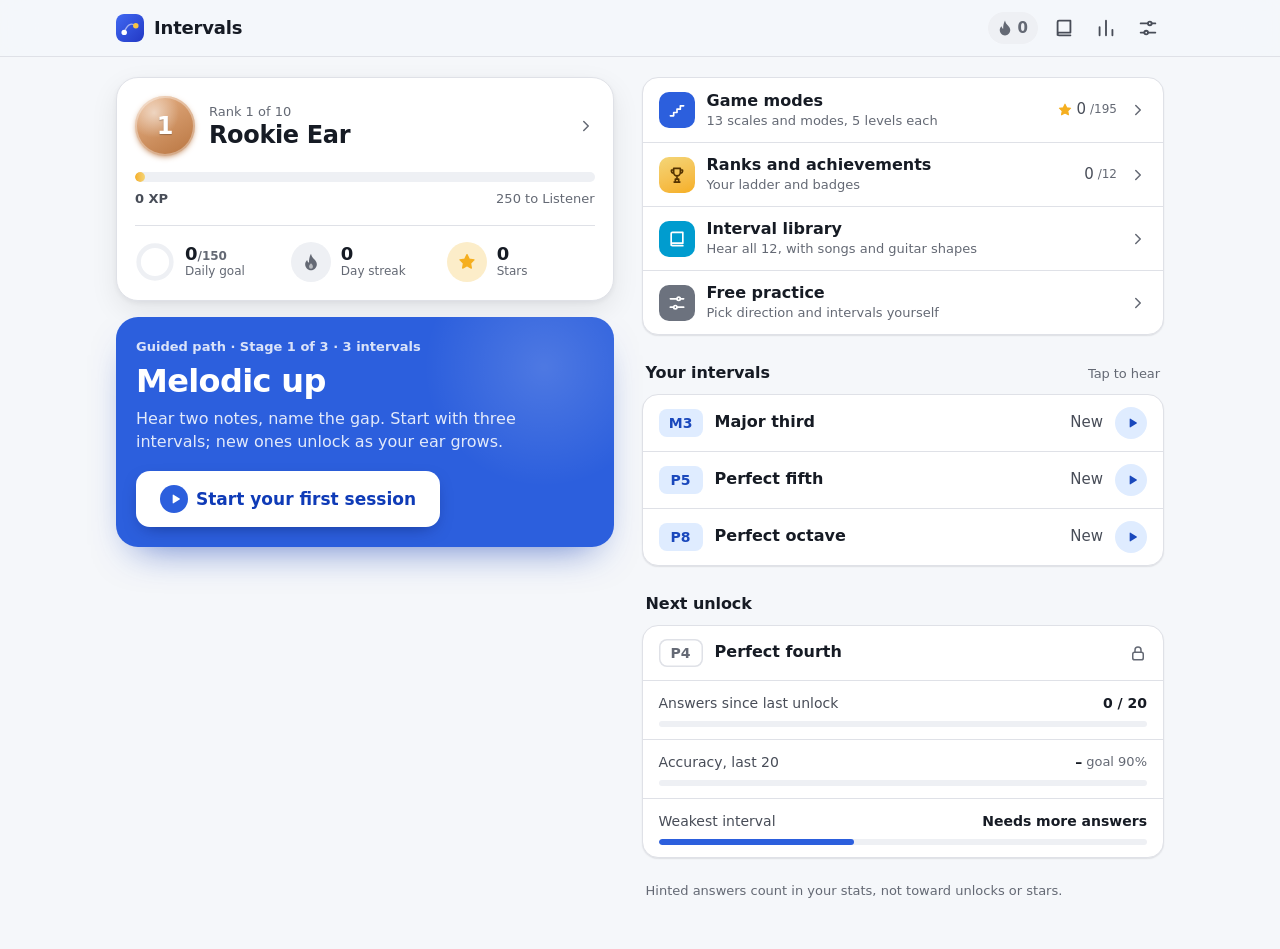
==== index.html @ 867ea6c4 "Intervals ear trainer v5 Co-Authored-By: Claude Opus 5.5 <noreply@anthropic.com>" ====
<!doctype html>
<html lang="en-US">
<head>
  <meta charset="utf-8">
  <meta name="viewport" content="width=device-width, initial-scale=1, viewport-fit=cover">
  <meta name="color-scheme" content="light dark">
  <meta name="theme-color" content="#f6f7fb" media="(prefers-color-scheme: light)">
  <meta name="theme-color" content="#0e1016" media="(prefers-color-scheme: dark)">
  <meta name="description" content="Interval ear training with a guided path, game modes, ranks and achievements.">
  <meta name="apple-mobile-web-app-capable" content="yes">
  <meta name="mobile-web-app-capable" content="yes">
  <meta name="apple-mobile-web-app-status-bar-style" content="default">
  <meta name="apple-mobile-web-app-title" content="Intervals">
  <meta name="format-detection" content="telephone=no">
  <title>Intervals</title>
  <link rel="manifest" href="manifest.webmanifest">
  <link rel="icon" href="icons/icon.svg" type="image/svg+xml">
  <link rel="icon" href="icons/favicon-32.png" type="image/png" sizes="32x32">
  <link rel="apple-touch-icon" href="icons/apple-touch-icon.png">
  <link rel="stylesheet" href="styles.css">
</head>
<body>
  <header class="bar">
    <div class="bar-inner">
      <button class="brand" type="button" data-action="home" aria-label="Home">
        <img class="brand-mark" src="icons/icon.svg" alt="" width="28" height="28">
        <span class="brand-word">Intervals</span>
      </button>
      <nav class="bar-actions" aria-label="Main">
        <span class="hdr-streak" id="hdr-streak" title="Day streak"><svg viewBox="0 0 24 24" aria-hidden="true"><path fill="currentColor" d="M12 2c.5 3.2 2.3 4.9 3.9 6.6C17.4 10.2 19 12 19 14.8 19 18.8 15.9 22 12 22s-7-3.2-7-7.2c0-2.3 1-4 2.4-5.3.3 1.6 1 2.8 2.2 3.4C9.4 9.2 10.2 5.2 12 2z"/></svg><span class="num">0</span><span class="sr-only"> day streak</span></span>
        <button class="icon-btn" type="button" data-action="library" aria-label="Interval library (L)" title="Library (L)">
          <svg viewBox="0 0 24 24" fill="none" stroke="currentColor" stroke-width="2" stroke-linecap="round" stroke-linejoin="round" aria-hidden="true"><path d="M5 19.5V5.5A1.5 1.5 0 0 1 6.5 4H19v13H6.5A1.5 1.5 0 0 0 5 18.5 1.5 1.5 0 0 0 6.5 20H19"/></svg>
        </button>
        <button class="icon-btn" type="button" data-action="progress" aria-label="Progress" title="Progress">
          <svg viewBox="0 0 24 24" fill="none" stroke="currentColor" stroke-width="2" stroke-linecap="round" stroke-linejoin="round" aria-hidden="true"><path d="M5 20V11M12 20V4M19 20v-6"/></svg>
        </button>
        <button class="icon-btn" type="button" data-action="settings" aria-label="Settings" title="Settings">
          <svg viewBox="0 0 24 24" fill="none" stroke="currentColor" stroke-width="2" stroke-linecap="round" stroke-linejoin="round" aria-hidden="true"><path d="M4 7h8M16 7h4M4 17h4M12 17h8"/><circle cx="14" cy="7" r="2"/><circle cx="10" cy="17" r="2"/></svg>
        </button>
      </nav>
    </div>
  </header>

  <main id="app" class="wrap" tabindex="-1"></main>

  <dialog id="settings" class="sheet" aria-labelledby="settings-title">
    <form method="dialog" class="sheet-inner">
      <div class="sheet-head">
        <h2 id="settings-title">Settings</h2>
        <button class="btn btn-primary sheet-done" value="close">Done</button>
      </div>

      <p class="group-label" id="inst-label">Instrument</p>
      <div class="seg" role="radiogroup" aria-labelledby="inst-label" id="set-instrument">
        <label><input type="radio" name="inst" value="guitar"><span>Guitar</span></label>
        <label><input type="radio" name="inst" value="piano"><span>Piano</span></label>
        <label><input type="radio" name="inst" value="mix"><span>Alternate</span></label>
      </div>
      <p class="group-foot">Alternate switches sound from question to question, so you learn the interval, not the timbre. Master levels always pick at random.</p>

      <div class="group">
        <div class="cell cell-vol">
          <label class="cell-title" for="set-volume">Volume</label>
          <input type="range" id="set-volume" min="0" max="1" step="0.01">
        </div>
        <label class="cell cell-toggle">
          <span class="cell-text">
            <span class="cell-title">Sound effects</span>
            <span class="cell-sub">Soft chimes for right, wrong, stars and rank-ups. Never over the interval.</span>
          </span>
          <input type="checkbox" id="set-sfx" class="switch" role="switch">
        </label>
      </div>
      <p class="group-foot warn" id="storage-warn" hidden>Your browser is not saving progress right now. The app still works, but it will forget this session when you close it.</p>

      <p class="group-label">Keyboard</p>
      <div class="group keys">
        <div class="cell"><span>Replay</span><span><kbd>Space</kbd></span></div>
        <div class="cell"><span>Answer</span><span><kbd>1</kbd>&ndash;<kbd>9</kbd> <kbd>0</kbd> <kbd>-</kbd> <kbd>=</kbd></span></div>
        <div class="cell"><span>Next question</span><span><kbd>Enter</kbd> / <kbd>Space</kbd></span></div>
        <div class="cell"><span>Show on fretboard</span><span><kbd>F</kbd></span></div>
        <div class="cell"><span>Hear scale or chord</span><span><kbd>H</kbd></span></div>
        <div class="cell"><span>Interval library</span><span><kbd>L</kbd></span></div>
      </div>
    </form>
  </dialog>

  <div class="toast" id="toast" role="status" aria-live="polite"></div>

  <script src="data/anchors.js"></script>
  <script src="audio.js"></script>
  <script src="sfx.js"></script>
  <script src="engine.js"></script>
  <script src="fretboard.js"></script>
  <script src="app.js"></script>
</body>
</html>
---- styles.css ----
/* Intervals: clean modern skin. System type, soft rounded surfaces, one cobalt accent + gold for stars and XP.
   Light and dark follow the system (prefers-color-scheme). */

:root {
  --bg: oklch(0.975 0.004 265);
  --surface: oklch(1 0 0);
  --surface-2: oklch(0.955 0.006 265);
  --surface-3: oklch(0.92 0.008 265);
  --line: oklch(0.91 0.008 265);
  --ink: oklch(0.22 0.02 265);
  --ink-2: oklch(0.42 0.02 265);
  --ink-3: oklch(0.52 0.018 265);
  --accent: oklch(0.53 0.2 264);
  --accent-press: oklch(0.47 0.2 264);
  --accent-2: oklch(0.72 0.14 245);
  --accent-soft: oklch(0.94 0.035 264);
  --accent-ink: oklch(0.45 0.19 264);
  --on-accent: #fff;
  --gold: oklch(0.8 0.16 78);
  --gold-2: oklch(0.88 0.12 92);
  --gold-ink: oklch(0.55 0.13 70);
  --gold-soft: oklch(0.95 0.05 88);
  --ok: oklch(0.62 0.16 152);
  --ok-ink: oklch(0.48 0.13 152);
  --ok-soft: oklch(0.95 0.04 152);
  --bad: oklch(0.6 0.19 25);
  --bad-ink: oklch(0.5 0.18 25);
  --bad-soft: oklch(0.95 0.03 25);
  --flame: oklch(0.7 0.18 50);
  --wood: #6e4c37;
  --shadow-1: 0 1px 2px oklch(0.2 0.02 265 / 0.06), 0 1px 1px oklch(0.2 0.02 265 / 0.04);
  --shadow-2: 0 2px 6px oklch(0.2 0.02 265 / 0.06), 0 10px 28px oklch(0.2 0.02 265 / 0.08);
  --bar-bg: oklch(0.975 0.004 265 / 0.82);
  --r: 16px;
  --r-lg: 22px;
  --f-ui: -apple-system, BlinkMacSystemFont, "SF Pro Text", "SF Pro", Inter, "Segoe UI", Roboto, system-ui, sans-serif;
  --f-round: ui-rounded, "SF Pro Rounded", -apple-system, BlinkMacSystemFont, "SF Pro Display", Inter, "Segoe UI", system-ui, sans-serif;
  --ease: cubic-bezier(0.22, 1, 0.36, 1);
  --ease-out: cubic-bezier(0.16, 1, 0.3, 1);
  --sat: env(safe-area-inset-top, 0px);
  --sab: env(safe-area-inset-bottom, 0px);
  --sal: env(safe-area-inset-left, 0px);
  --sar: env(safe-area-inset-right, 0px);
  --z-bar: 10;
  --z-sticky: 20;
  --z-modal: 45;
  --z-confetti: 48;
  --z-toast: 50;
  color-scheme: light dark;
}
@media (prefers-color-scheme: dark) {
  :root {
    --bg: oklch(0.16 0.01 265);
    --surface: oklch(0.205 0.012 265);
    --surface-2: oklch(0.245 0.014 265);
    --surface-3: oklch(0.29 0.016 265);
    --line: oklch(0.28 0.014 265);
    --ink: oklch(0.96 0.005 265);
    --ink-2: oklch(0.8 0.012 265);
    --ink-3: oklch(0.68 0.014 265);
    --accent: oklch(0.6 0.19 264);
    --accent-press: oklch(0.55 0.19 264);
    --accent-2: oklch(0.75 0.13 245);
    --accent-soft: oklch(0.3 0.07 264);
    --accent-ink: oklch(0.8 0.11 264);
    --gold-ink: oklch(0.85 0.14 85);
    --gold-soft: oklch(0.32 0.06 80);
    --ok-ink: oklch(0.8 0.15 152);
    --ok-soft: oklch(0.3 0.06 152);
    --bad-ink: oklch(0.78 0.14 25);
    --bad-soft: oklch(0.31 0.07 25);
    --wood: #563a2a;
    --shadow-1: 0 1px 2px oklch(0 0 0 / 0.3);
    --shadow-2: 0 2px 6px oklch(0 0 0 / 0.25), 0 12px 32px oklch(0 0 0 / 0.35);
    --bar-bg: oklch(0.16 0.01 265 / 0.8);
  }
}

*, *::before, *::after { box-sizing: border-box; }
html { -webkit-text-size-adjust: 100%; -webkit-tap-highlight-color: transparent; }
body {
  margin: 0; min-height: 100vh; min-height: 100dvh;
  font: 400 16px/1.45 var(--f-ui); color: var(--ink); background: var(--bg);
  -webkit-font-smoothing: antialiased; -moz-osx-font-smoothing: grayscale;
  overscroll-behavior-y: none;
}
h1, h2, h3, p { margin: 0; }
ul, ol { margin: 0; padding: 0; list-style: none; }
button { font: inherit; color: inherit; background: none; border: 0; padding: 0; cursor: pointer; text-align: inherit; }
button, .btn, .seg label, .cell-toggle, .lvl-btn { touch-action: manipulation; -webkit-user-select: none; user-select: none; -webkit-touch-callout: none; }
button:disabled { cursor: default; }
svg { display: block; }
img { display: block; }
:focus-visible { outline: 2px solid var(--accent); outline-offset: 2px; border-radius: 8px; }
.num { font-variant-numeric: tabular-nums; }
.muted { color: var(--ink-3); }
[hidden] { display: none !important; }
.sr-only { position: absolute; width: 1px; height: 1px; overflow: hidden; clip: rect(0 0 0 0); white-space: nowrap; }
kbd {
  display: inline-flex; align-items: center; justify-content: center; min-width: 22px; height: 22px; padding: 0 6px;
  font: 600 12px/1 var(--f-ui); color: var(--ink-2); background: var(--surface-2); border: 1px solid var(--line); border-radius: 6px;
}
.kbd-desk { display: none; }
@media (hover: none) and (pointer: coarse) { kbd, .kbd-desk, .answer-key { display: none !important; } .kbd-touch { display: inline; } }
@media (hover: hover) and (pointer: fine) { .kbd-desk { display: inline-flex; } .kbd-touch { display: none; } }

/* ---------------------------------------------------------------- top bar */
.bar {
  position: sticky; top: 0; z-index: var(--z-bar);
  padding-top: var(--sat);
  background: var(--bar-bg);
  -webkit-backdrop-filter: saturate(1.6) blur(16px); backdrop-filter: saturate(1.6) blur(16px);
  border-bottom: 1px solid var(--line);
}
.bar-inner {
  display: flex; align-items: center; gap: 8px; height: 56px;
  max-width: 1080px; margin: 0 auto; padding: 0 max(12px, var(--sar)) 0 max(12px, var(--sal));
}
.brand { display: flex; align-items: center; gap: 10px; padding: 6px 8px 6px 4px; border-radius: 12px; }
.brand-mark { width: 28px; height: 28px; border-radius: 8px; }
.brand-word { font: 700 18px/1 var(--f-round); letter-spacing: -0.01em; }
.bar-actions { margin-left: auto; display: flex; align-items: center; gap: 2px; }
.hdr-streak {
  display: inline-flex; align-items: center; gap: 4px; height: 32px; padding: 0 10px 0 8px; margin-right: 4px;
  border-radius: 999px; background: var(--surface-2); color: var(--ink-3); font: 700 15px/1 var(--f-round);
}
.hdr-streak svg { width: 18px; height: 18px; }
.hdr-streak.is-lit { color: var(--flame); background: color-mix(in srgb, var(--flame) 14%, transparent); }
.icon-btn { width: 40px; height: 40px; display: grid; place-items: center; border-radius: 12px; color: var(--ink-2); transition: background-color 0.15s; }
.icon-btn svg { width: 22px; height: 22px; }
@media (hover: hover) { .icon-btn:hover, .brand:hover { background: var(--surface-2); } }
.icon-btn:active { background: var(--surface-3); }

/* ---------------------------------------------------------------- layout */
.wrap {
  max-width: 720px; margin: 0 auto;
  padding: 20px max(16px, var(--sar)) calc(48px + var(--sab)) max(16px, var(--sal));
  outline: none;
}
body[data-view="home"] .wrap { max-width: 1080px; }
.screen > * + * { margin-top: 16px; }
.animate .screen > * { animation: rise 0.45s var(--ease-out) backwards; }
.animate .screen > :nth-child(2) { animation-delay: 0.03s; }
.animate .screen > :nth-child(3) { animation-delay: 0.06s; }
.animate .screen > :nth-child(4) { animation-delay: 0.09s; }
.animate .screen > :nth-child(n+5) { animation-delay: 0.12s; }
@keyframes rise { from { opacity: 0.35; transform: translateY(8px); } }

h1 { font: 700 28px/1.15 var(--f-round); letter-spacing: -0.02em; text-wrap: balance; }
@media (min-width: 760px) { h1 { font-size: 34px; } }
.lede { color: var(--ink-2); font-size: 16px; max-width: 60ch; text-wrap: pretty; }
.kicker { font: 600 13px/1.3 var(--f-ui); color: var(--accent-ink); }
.title-block { margin-top: 8px; }
.title-block > * + * { margin-top: 8px; }

.back {
  display: inline-flex; align-items: center; gap: 2px; height: 36px; padding: 0 12px 0 4px; margin-left: -4px;
  border-radius: 10px; color: var(--accent-ink); font-weight: 600; font-size: 15px;
}
.back svg { width: 20px; height: 20px; }
@media (hover: hover) { .back:hover { background: var(--accent-soft); } }

/* ---------------------------------------------------------------- buttons */
.btn {
  display: inline-flex; align-items: center; justify-content: center; gap: 8px;
  height: 48px; padding: 0 20px; border-radius: 14px;
  font: 600 16px/1 var(--f-ui); white-space: nowrap;
  transition: background-color 0.15s, transform 0.15s var(--ease), box-shadow 0.15s;
}
.btn svg { width: 18px; height: 18px; flex: none; }
.btn:active:not(:disabled) { transform: scale(0.98); }
.btn-lg { height: 52px; font-size: 17px; }
.btn-xl { height: 56px; font-size: 17px; padding: 0 24px; }
.btn-primary { background: var(--accent); color: var(--on-accent); box-shadow: 0 1px 2px oklch(0.3 0.15 264 / 0.25), 0 6px 16px -6px oklch(0.45 0.2 264 / 0.5); }
@media (hover: hover) { .btn-primary:hover:not(:disabled) { background: var(--accent-press); } }
.btn-primary:disabled { background: var(--surface-3); color: var(--ink-3); box-shadow: none; }
.btn-plain { background: var(--surface-2); color: var(--ink); }
@media (hover: hover) { .btn-plain:hover { background: var(--surface-3); } }
.btn-tinted { background: var(--accent-soft); color: var(--accent-ink); }
.btn-tinted.is-ok { background: var(--ok-soft); color: var(--ok-ink); }
.btn-tinted.is-bad { background: var(--bad-soft); color: var(--bad-ink); }
.btn-ic { display: grid; place-items: center; width: 28px; height: 28px; border-radius: 50%; background: oklch(1 0 0 / 0.2); }
.btn-ic svg { width: 14px; height: 14px; margin-left: 2px; }
.btn.is-playing { box-shadow: inset 0 0 0 2px currentColor; }
.pill-btn {
  display: inline-flex; align-items: center; gap: 8px; height: 40px; padding: 0 14px;
  border-radius: 999px; background: var(--surface); border: 1px solid var(--line); box-shadow: var(--shadow-1);
  font-weight: 600; font-size: 14px; color: var(--ink);
}
.pill-btn.small { height: 36px; padding: 0 12px; }
.pill-btn svg { width: 18px; height: 18px; color: var(--accent); }
@media (hover: hover) { .pill-btn:hover { background: var(--surface-2); } }
.link { color: var(--accent-ink); font-weight: 600; font-size: 14px; padding: 4px 6px; border-radius: 8px; }
@media (hover: hover) { .link:hover { background: var(--accent-soft); } }

/* ---------------------------------------------------------------- grouped lists */
.group {
  background: var(--surface); border: 1px solid var(--line); border-radius: var(--r); overflow: hidden;
  box-shadow: var(--shadow-1);
}
.group-label {
  display: flex; align-items: baseline; justify-content: space-between; gap: 12px;
  margin: 28px 4px 10px; font: 650 16px/1.3 var(--f-round); letter-spacing: -0.005em;
}
.screen > .group-label { margin-bottom: 0; }
.screen > .group-label + * { margin-top: 10px; }
.group-aside { font: 500 13px var(--f-ui); color: var(--ink-3); }
.group-tools { display: flex; gap: 4px; }
.group-foot { margin: 8px 4px 0; font-size: 13px; color: var(--ink-3); text-wrap: pretty; }
.screen > .group-foot { margin-top: 8px; }
.group-foot.warn { color: var(--bad-ink); }
.cell {
  display: flex; align-items: center; gap: 12px; width: 100%;
  min-height: 54px; padding: 12px 16px; position: relative;
}
.cell + .cell, .lib-item + .lib-item { border-top: 1px solid var(--line); }
.cell-btn { transition: background-color 0.12s; }
@media (hover: hover) { .cell-btn:hover { background: var(--surface-2); } }
.cell-btn:active { background: var(--surface-3); }
.cell-text { display: flex; flex-direction: column; min-width: 0; flex: 1; }
.cell-title { font-weight: 550; font-size: 16px; line-height: 1.3; }
.cell > .cell-title { flex: 1; min-width: 0; }
.cell-sub { font-size: 13px; color: var(--ink-3); line-height: 1.35; }
.cell-value { margin-left: auto; color: var(--ink-2); font-size: 15px; display: inline-flex; align-items: center; gap: 4px; white-space: nowrap; }
.cell-value small { color: var(--ink-3); font-size: 12px; }
.cell-value svg { width: 16px; height: 16px; }
.chev { width: 18px; height: 18px; color: var(--ink-3); flex: none; }
.lock-ic svg { width: 18px; height: 18px; color: var(--ink-3); }
.badge {
  flex: none; display: inline-flex; align-items: center; justify-content: center; min-width: 44px; height: 28px; padding: 0 8px;
  border-radius: 8px; background: var(--accent-soft); color: var(--accent-ink);
  font: 700 14px/1 var(--f-round); font-variant-numeric: tabular-nums;
}
.badge.is-ghost { background: transparent; box-shadow: inset 0 0 0 1.5px var(--line); color: var(--ink-3); }
.mini-play { display: grid; place-items: center; width: 32px; height: 32px; border-radius: 50%; background: var(--accent-soft); color: var(--accent-ink); flex: none; }
.mini-play svg { width: 14px; height: 14px; margin-left: 2px; }
.cell-btn.is-playing .mini-play { background: var(--accent); color: var(--on-accent); }
.chips { display: flex; flex-wrap: wrap; gap: 6px; }
.chip { display: inline-flex; align-items: center; height: 24px; padding: 0 8px; border-radius: 999px; background: var(--surface-2); color: var(--ink-2); font: 600 12px/1 var(--f-ui); }
.pill { display: inline-flex; align-items: center; height: 24px; padding: 0 10px; border-radius: 999px; background: var(--surface-2); color: var(--ink-3); font: 600 12px/1 var(--f-ui); }
.pill.is-on { background: var(--accent-soft); color: var(--accent-ink); }
.pill.is-ok { background: var(--ok-soft); color: var(--ok-ink); }
.tag { display: inline-flex; margin-left: 8px; height: 20px; padding: 0 8px; align-items: center; border-radius: 999px; background: var(--gold-soft); color: var(--gold-ink); font: 600 11px/1 var(--f-ui); vertical-align: middle; }
.sub-label { margin: 16px 0 8px; font: 600 13px var(--f-ui); color: var(--ink-3); }

.tile { display: grid; place-items: center; width: 36px; height: 36px; border-radius: 10px; color: #fff; flex: none; }
.tile svg { width: 20px; height: 20px; }
.t-accent { background: var(--accent); }
.t-gold { background: linear-gradient(160deg, var(--gold-2), var(--gold)); color: oklch(0.35 0.08 70); }
.t-blue { background: oklch(0.65 0.13 230); }
.t-gray { background: oklch(0.55 0.02 265); }
.gold-num svg { color: var(--gold); }

/* ---------------------------------------------------------------- home */
.home-grid { display: grid; gap: 16px; }
.home-main, .home-side { display: flex; flex-direction: column; gap: 16px; min-width: 0; }
.home-side > .group-label { margin: 12px 4px -6px; }
@media (min-width: 1000px) {
  .home-grid { grid-template-columns: minmax(0, 1fr) minmax(0, 1.05fr); gap: 28px; align-items: start; }
  .home-main { position: sticky; top: calc(76px + var(--sat)); }
}

/* rank card */
.rank-card { background: var(--surface); border: 1px solid var(--line); border-radius: var(--r-lg); padding: 18px; box-shadow: var(--shadow-2); }
.rank-top { display: flex; align-items: center; gap: 14px; width: 100%; border-radius: 14px; }
button.rank-top { margin: -6px; padding: 6px; width: calc(100% + 12px); transition: background-color 0.12s; }
@media (hover: hover) { button.rank-top:hover { background: var(--surface-2); } }
.rank-text { display: flex; flex-direction: column; flex: 1; min-width: 0; }
.rank-k { font-size: 13px; color: var(--ink-3); font-weight: 500; }
.rank-name { font: 700 24px/1.15 var(--f-round); letter-spacing: -0.015em; }
.rank-card .xpbar { margin-top: 16px; }

.rank-badge {
  --c1: #e8b48a; --c2: #b8743f;
  position: relative; flex: none; display: grid; place-items: center;
  width: 36px; height: 36px; border-radius: 50%;
  background: radial-gradient(circle at 32% 28%, oklch(1 0 0 / 0.55), transparent 42%), linear-gradient(150deg, var(--c1), var(--c2));
  box-shadow: inset 0 0 0 2px oklch(1 0 0 / 0.35), 0 2px 6px -2px var(--c2);
  color: #fff; font: 800 15px/1 var(--f-round); text-shadow: 0 1px 1px oklch(0 0 0 / 0.25);
}
.rank-badge.t-silver { --c1: #dfe5ee; --c2: #8592a8; }
.rank-badge.t-gold { --c1: #ffe08a; --c2: #d99a12; }
.rank-badge.t-maestro { --c1: oklch(0.7 0.17 290); --c2: oklch(0.45 0.2 270); box-shadow: inset 0 0 0 2.5px var(--gold-2), 0 4px 14px -4px oklch(0.45 0.2 270); }
.rank-badge.sm { width: 32px; height: 32px; font-size: 14px; }
.rank-badge.lg { width: 60px; height: 60px; font-size: 24px; }
.rank-badge.xl { width: 112px; height: 112px; font-size: 46px; box-shadow: inset 0 0 0 4px oklch(1 0 0 / 0.35), 0 16px 40px -12px var(--c2); }

.xpbar { height: 10px; border-radius: 999px; background: var(--surface-2); overflow: hidden; }
.xpbar > span {
  display: block; height: 100%; border-radius: inherit; min-width: 10px;
  width: calc(var(--p, 0) * 100%);
  background: linear-gradient(90deg, var(--gold), var(--gold-2));
  animation: bar-fill 1.1s var(--ease-out) 0.25s backwards;
}
@keyframes bar-fill { from { width: calc(var(--from, 0) * 100%); } }
.xp-line { display: flex; justify-content: space-between; gap: 12px; margin-top: 8px; font-size: 13px; color: var(--ink-3); }
.xp-line > span:first-child { color: var(--ink-2); font-weight: 600; }

.today { display: grid; grid-template-columns: repeat(3, minmax(0, 1fr)); gap: 8px; margin-top: 16px; padding-top: 16px; border-top: 1px solid var(--line); }
.today-item { display: flex; align-items: center; gap: 10px; min-width: 0; }
.today-text { display: flex; flex-direction: column; min-width: 0; }
.today-v { font: 700 18px/1.1 var(--f-round); }
.today-v small { font-size: 12px; color: var(--ink-3); font-weight: 600; }
.today-l { font-size: 12px; color: var(--ink-3); line-height: 1.25; }
.today-ic { display: grid; place-items: center; width: 40px; height: 40px; border-radius: 50%; background: var(--surface-2); color: var(--ink-3); flex: none; }
.today-ic svg { width: 20px; height: 20px; }
.today-ic.flame.is-lit { color: var(--flame); background: color-mix(in srgb, var(--flame) 15%, transparent); }
.today-ic.gold { color: var(--gold); background: var(--gold-soft); }
.flame-core { fill: oklch(1 0 0 / 0.55); }
.ring { width: 40px; height: 40px; flex: none; transform: rotate(-90deg); }
.ring circle { fill: none; stroke-width: 5; }
.ring-bg { stroke: var(--surface-2); }
.ring-fg { stroke: var(--accent); stroke-linecap: round; stroke-dasharray: 100; stroke-dashoffset: calc(100 - var(--p, 0)); animation: ring-in 1.2s var(--ease-out) 0.2s backwards; }
.ring.is-done .ring-fg { stroke: var(--ok); }
@keyframes ring-in { from { stroke-dashoffset: 100; } }
@media (max-width: 380px) { .today { gap: 4px; } .today-item { gap: 7px; } .ring, .today-ic { width: 34px; height: 34px; } }

/* guided path hero */
.path-card {
  position: relative; overflow: hidden; border-radius: var(--r-lg); padding: 22px 20px 20px;
  background: var(--accent); color: var(--on-accent);
  box-shadow: 0 18px 40px -20px oklch(0.4 0.2 264 / 0.7);
}
.path-card::before {
  content: ""; position: absolute; right: -60px; top: -80px; width: 260px; height: 260px; border-radius: 50%;
  background: radial-gradient(circle, oklch(1 0 0 / 0.16), transparent 65%); pointer-events: none;
}
.path-card > * { position: relative; }
.path-card > * + * { margin-top: 8px; }
.path-card .kicker { color: oklch(1 0 0 / 0.82); }
.hero-title { font: 700 32px/1.1 var(--f-round); letter-spacing: -0.02em; color: #fff; }
.path-card .lede { color: oklch(1 0 0 / 0.86); }
.path-card .btn-primary { margin-top: 18px; width: 100%; background: #fff; color: oklch(0.42 0.2 264); box-shadow: 0 6px 18px -8px oklch(0.2 0.1 264 / 0.6); }
@media (hover: hover) { .path-card .btn-primary:hover { background: oklch(0.96 0.02 264); } }
.path-card .btn-ic { background: var(--accent); color: #fff; }
@media (min-width: 560px) { .path-card .btn-primary { width: auto; } }

.menu-row { min-height: 64px; }

/* unlock meters */
.unlock-head .cell-title { flex: 1; }
.unlock-head > svg { width: 18px; height: 18px; color: var(--ink-3); }
.meter { flex-direction: column; align-items: stretch; gap: 8px; }
.meter-top { display: flex; justify-content: space-between; gap: 12px; font-size: 14px; color: var(--ink-2); }
.meter-val { display: inline-flex; align-items: center; gap: 4px; font-weight: 600; color: var(--ink); }
.meter-val .goal { font-weight: 500; color: var(--ink-3); font-size: 13px; }
.meter-check svg { width: 16px; height: 16px; color: var(--ok); }
.meter-track { height: 6px; border-radius: 999px; background: var(--surface-2); overflow: hidden; }
.meter-fill { height: 100%; border-radius: inherit; background: var(--accent); transition: width 0.6s var(--ease-out); }
.meter.is-ok .meter-fill { background: var(--ok); }

/* ---------------------------------------------------------------- segmented + checks (free practice, settings) */
.seg { display: flex; padding: 3px; gap: 3px; border-radius: 12px; background: var(--surface-3); }
.seg label { flex: 1; position: relative; }
.seg input { position: absolute; opacity: 0; inset: 0; margin: 0; cursor: pointer; }
.seg span { display: flex; align-items: center; justify-content: center; height: 36px; border-radius: 9px; font-weight: 600; font-size: 14px; color: var(--ink-2); transition: background-color 0.15s, color 0.15s; }
.seg input:checked + span { background: var(--surface); color: var(--ink); box-shadow: var(--shadow-1); }
.seg input:focus-visible + span { outline: 2px solid var(--accent); outline-offset: 1px; }
.cell-check .check { display: grid; place-items: center; width: 24px; height: 24px; border-radius: 50%; box-shadow: inset 0 0 0 1.5px var(--surface-3); color: transparent; flex: none; transition: background-color 0.15s; }
.cell-check .check svg { width: 14px; height: 14px; stroke-width: 3; }
.cell-check.is-on .check { background: var(--accent); box-shadow: none; color: #fff; }
.sticky-actions {
  position: sticky; bottom: 0; z-index: var(--z-sticky); margin-top: 20px;
  padding: 14px 0 calc(14px + var(--sab));
  background: linear-gradient(to bottom, transparent, var(--bg) 30%);
}
.sticky-actions .btn { width: 100%; }
.need-hint { font-size: 13px; color: var(--ink-3); margin-bottom: 10px; text-align: center; }

/* ---------------------------------------------------------------- game modes */
.total-bar { display: flex; align-items: center; gap: 10px; padding: 14px 16px; border-radius: var(--r); background: var(--gold-soft); }
.total-ic svg { width: 22px; height: 22px; color: var(--gold); }
.total-n { font: 700 18px/1 var(--f-round); color: var(--gold-ink); white-space: nowrap; }
.total-n small { font-size: 13px; font-weight: 600; opacity: 0.8; }
.total-track { flex: 1; display: block; height: 8px; border-radius: 999px; background: oklch(1 0 0 / 0.6); overflow: hidden; }
@media (prefers-color-scheme: dark) { .total-track { background: oklch(0 0 0 / 0.25); } }
.total-track > span { display: block; height: 100%; width: calc(var(--p, 0) * 100%); min-width: 4px; border-radius: inherit; background: linear-gradient(90deg, var(--gold), var(--gold-2)); animation: bar-fill 1s var(--ease-out) 0.2s backwards; }
.mode-groups .group-label { margin-top: 24px; }
.mode-row { min-height: 70px; }
.mode-main { display: flex; flex-direction: column; gap: 2px; flex: 1; min-width: 0; }
.mode-name { font-weight: 600; }
.mode-mood { font-size: 13.5px; color: var(--ink-3); line-height: 1.3; }
.mode-side { display: flex; flex-direction: column; align-items: flex-end; gap: 6px; }
.mode-stars { display: inline-flex; align-items: center; gap: 3px; font: 700 15px/1 var(--f-round); color: var(--ink); }
.mode-stars svg { width: 15px; height: 15px; color: var(--gold); }
.mode-stars small { color: var(--ink-3); font-size: 12px; font-weight: 600; }
.mode-stars.big { font-size: 22px; gap: 6px; }
.mode-stars.big svg { width: 22px; height: 22px; }
.mode-stars.big small { font-size: 14px; }
.pips { display: flex; gap: 4px; }
.pip { width: 8px; height: 8px; border-radius: 50%; background: var(--surface-3); }
.pip.open { background: transparent; box-shadow: inset 0 0 0 1.5px var(--accent); }
.pip.s1 { background: color-mix(in srgb, var(--gold) 45%, var(--surface-3)); }
.pip.s2 { background: color-mix(in srgb, var(--gold) 75%, var(--surface-3)); }
.pip.s3 { background: var(--gold); }
.mastered { display: inline-flex; align-items: center; gap: 4px; height: 24px; padding: 0 9px 0 6px; border-radius: 999px; background: linear-gradient(160deg, var(--gold-2), var(--gold)); color: oklch(0.32 0.08 70); font: 700 12px/1 var(--f-ui); }
.mastered svg { width: 14px; height: 14px; stroke-width: 3; }
.mastery { margin-top: 14px; padding: 14px 16px; border-radius: var(--r); background: var(--surface); border: 1px solid var(--line); box-shadow: var(--shadow-1); }
.mastery-top { display: flex; align-items: center; justify-content: space-between; gap: 12px; margin-bottom: 10px; }
.mastery-l { font-size: 13px; color: var(--ink-3); }
.mastery .total-track { background: var(--surface-2); }
.mode .title-block .chips { margin-top: 12px; }

/* level map: vertical path */
.map { display: flex; flex-direction: column; gap: 12px; margin-top: 24px; }
.lvl { position: relative; padding-left: 64px; }
.lvl:not(:last-child)::after {
  content: ""; position: absolute; left: 25px; top: 56px; bottom: -12px; width: 2px; border-radius: 2px; background: var(--line);
}
.lvl.is-done:not(:last-child)::after { background: color-mix(in srgb, var(--gold) 60%, var(--line)); }
.lvl-btn { display: block; width: 100%; text-align: left; }
.lvl-node {
  position: absolute; left: 0; top: 4px; width: 52px; height: 52px; border-radius: 50%;
  display: grid; place-items: center; font: 700 20px/1 var(--f-round);
  background: var(--surface); color: var(--ink-2); box-shadow: inset 0 0 0 2px var(--line), var(--shadow-1);
  transition: transform 0.2s var(--ease);
}
.lvl-node svg { width: 20px; height: 20px; color: var(--ink-3); }
.lvl.is-done .lvl-node { background: var(--gold-soft); color: var(--gold-ink); box-shadow: inset 0 0 0 2px var(--gold); }
.lvl.is-perfect .lvl-node { background: linear-gradient(160deg, var(--gold-2), var(--gold)); color: oklch(0.32 0.08 70); box-shadow: 0 6px 16px -6px var(--gold); }
.lvl.is-next .lvl-node { background: var(--accent); color: #fff; box-shadow: 0 0 0 5px var(--accent-soft); animation: next-glow 2.4s ease-in-out infinite; }
@keyframes next-glow { 50% { box-shadow: 0 0 0 9px color-mix(in srgb, var(--accent-soft) 40%, transparent); } }
.lvl-card {
  display: flex; flex-direction: column; gap: 4px; padding: 14px 16px; border-radius: var(--r);
  background: var(--surface); border: 1px solid var(--line); box-shadow: var(--shadow-1);
  transition: background-color 0.12s, border-color 0.12s;
}
.lvl.is-next .lvl-card { border-color: color-mix(in srgb, var(--accent) 45%, var(--line)); }
@media (hover: hover) { .lvl-btn:not(:disabled):hover .lvl-card { background: var(--surface-2); } .lvl-btn:not(:disabled):hover .lvl-node { transform: scale(1.05); } }
.lvl-btn:not(:disabled):active .lvl-card { background: var(--surface-3); }
.lvl-top { display: flex; align-items: center; justify-content: space-between; gap: 12px; }
.lvl-name { font: 650 17px/1.25 var(--f-round); }
.lvl-desc { font-size: 14px; color: var(--ink-2); text-wrap: pretty; }
.lvl-meta { font-size: 13px; color: var(--ink-3); }
.lvl.is-next .lvl-meta { color: var(--accent-ink); font-weight: 600; }
.lvl.is-locked .lvl-card { background: transparent; box-shadow: none; }
.lvl.is-locked .lvl-name, .lvl.is-locked .lvl-desc { color: var(--ink-3); }
.lvl.is-locked .lvl-node { background: var(--surface-2); box-shadow: none; }

/* stars */
.stars { display: inline-flex; align-items: center; gap: 2px; }
.stars .st svg { width: 18px; height: 18px; color: var(--surface-3); }
.stars .st.on svg { color: var(--gold); }
.stars.big { gap: 6px; align-items: flex-end; }
.stars.big .st svg { width: 52px; height: 52px; }
.stars.big .st:nth-child(2) svg { width: 68px; height: 68px; margin-bottom: 10px; }
.stars.big .st.on svg { filter: drop-shadow(0 6px 10px oklch(0.75 0.16 78 / 0.45)); }
.stars.pop .st.on { animation: star-in 0.55s var(--ease-out) backwards; animation-delay: calc(0.42s + var(--i) * 0.33s); }
@keyframes star-in { 0% { transform: scale(0.3) rotate(-25deg); opacity: 0; } 60% { transform: scale(1.12); opacity: 1; } 100% { transform: scale(1); } }

/* ---------------------------------------------------------------- practice */
.session-bar { display: flex; align-items: center; gap: 12px; }
.session-mid { flex: 1; min-width: 0; display: flex; flex-direction: column; gap: 8px; }
.session-title { display: flex; align-items: baseline; gap: 8px; min-width: 0; }
.st-main { font: 650 16px/1.2 var(--f-round); white-space: nowrap; overflow: hidden; text-overflow: ellipsis; }
.st-sub { font-size: 13px; color: var(--ink-3); white-space: nowrap; overflow: hidden; text-overflow: ellipsis; }
.segbar { display: flex; gap: 3px; }
.seg-b { flex: 1; height: 6px; border-radius: 3px; background: var(--surface-3); transition: background-color 0.3s; }
.seg-b.ok { background: var(--ok); }
.seg-b.bad { background: var(--bad); }
.seg-b.h { background: var(--gold); }
.seg-b.cur { background: color-mix(in srgb, var(--accent) 55%, var(--surface-3)); }
.session-count { display: flex; flex-direction: column; align-items: flex-end; gap: 4px; font: 700 17px/1 var(--f-round); }
.session-count small { font-size: 12px; color: var(--ink-3); }
.session-xp { display: inline-flex; align-items: center; gap: 2px; font: 700 12px/1 var(--f-ui); color: var(--gold-ink); }
.session-xp svg { width: 12px; height: 12px; color: var(--gold); }

.listen {
  display: flex; flex-direction: column; align-items: center; text-align: center; gap: 6px;
  padding: 18px 16px 22px; border-radius: var(--r-lg); background: var(--surface); border: 1px solid var(--line); box-shadow: var(--shadow-1);
  transition: background-color 0.4s, border-color 0.4s;
}
.listen.is-ok { border-color: color-mix(in srgb, var(--ok) 45%, var(--line)); background: color-mix(in srgb, var(--ok-soft) 55%, var(--surface)); }
.listen.is-bad { border-color: color-mix(in srgb, var(--bad) 35%, var(--line)); background: color-mix(in srgb, var(--bad-soft) 45%, var(--surface)); }
.listen-tags { display: flex; align-items: center; gap: 8px; min-height: 28px; }
.dir-tag { display: inline-flex; align-items: center; height: 26px; padding: 0 12px; border-radius: 999px; background: var(--surface-2); color: var(--ink-2); font: 600 13px/1 var(--f-ui); text-transform: capitalize; }
.combo { display: inline-flex; align-items: center; gap: 3px; height: 26px; padding: 0 10px 0 7px; border-radius: 999px; background: color-mix(in srgb, var(--flame) 14%, transparent); color: var(--flame); font: 700 13px/1 var(--f-round); }
.combo svg { width: 16px; height: 16px; }
.combo.hot { background: var(--gold-soft); color: var(--gold-ink); }
.combo.hot svg { color: var(--flame); }
.combo.bump { animation: bump 0.4s var(--ease-out); }
@keyframes bump { 40% { transform: scale(1.14); } }
.play {
  position: relative; width: 112px; height: 112px; margin: 10px 0 6px; border-radius: 50%;
  display: grid; place-items: center; background: var(--accent); color: #fff;
  box-shadow: 0 14px 30px -12px oklch(0.45 0.2 264 / 0.65), inset 0 1px 0 oklch(1 0 0 / 0.2);
  transition: transform 0.2s var(--ease), background-color 0.2s;
}
.play:active { transform: scale(0.96); }
@media (hover: hover) { .play:hover { background: var(--accent-press); } }
.play-face svg { width: 44px; height: 44px; margin-left: 5px; }
.play-wave { position: absolute; inset: 0; border-radius: 50%; pointer-events: none; }
.play.is-playing .play-wave { animation: wave 1.4s var(--ease-out) infinite; }
@keyframes wave { from { box-shadow: 0 0 0 0 color-mix(in srgb, var(--accent) 45%, transparent); } to { box-shadow: 0 0 0 26px transparent; } }
.listen-q { font: 650 20px/1.3 var(--f-round); }
.listen-sub { font-size: 14px; color: var(--ink-3); display: flex; align-items: center; gap: 8px; flex-wrap: wrap; justify-content: center; }
.replays-left { display: inline-flex; height: 22px; align-items: center; padding: 0 8px; border-radius: 999px; background: var(--accent-soft); color: var(--accent-ink); font-weight: 600; font-size: 12px; }
.replays-left.is-out { background: var(--surface-2); color: var(--ink-3); }
.mode-tools { display: flex; flex-wrap: wrap; gap: 8px; justify-content: center; }
.hint-panel { display: flex; flex-direction: column; gap: 8px; }
.hint-note { font-size: 13px; color: var(--ink-3); }

.answers { display: grid; grid-template-columns: repeat(2, minmax(0, 1fr)); gap: 10px; }
@media (min-width: 560px) { .answers { grid-template-columns: repeat(3, minmax(0, 1fr)); } .answers[data-count="4"] { grid-template-columns: repeat(2, minmax(0, 1fr)); } }
@media (min-width: 680px) { .answers[data-count="4"], .answers[data-count="8"] { grid-template-columns: repeat(4, minmax(0, 1fr)); } }
.answer {
  position: relative; display: flex; flex-direction: column; align-items: flex-start; justify-content: center; gap: 3px;
  min-height: 68px; padding: 12px 14px; border-radius: 14px;
  background: var(--surface); border: 1px solid var(--line); box-shadow: var(--shadow-1);
  transition: background-color 0.18s, border-color 0.18s, opacity 0.25s, transform 0.18s var(--ease);
}
@media (hover: hover) { .answer:hover { border-color: color-mix(in srgb, var(--accent) 40%, var(--line)); } }
.answer:active { transform: scale(0.97); }
.answer-code { font: 700 19px/1 var(--f-round); }
.answer-name { font-size: 13px; color: var(--ink-3); line-height: 1.25; }
.answer-key { display: none !important; position: absolute; top: 10px; right: 10px; }
@media (hover: hover) and (pointer: fine) { .answer-key { display: inline-flex !important; } }
.answer-new { position: absolute; top: 10px; right: 10px; height: 20px; padding: 0 7px; display: inline-flex; align-items: center; border-radius: 999px; background: var(--accent); color: #fff; font: 700 11px/1 var(--f-ui); }
@media (hover: hover) and (pointer: fine) { .answer-new { right: 42px; } }
.answer.is-correct { background: var(--ok-soft); border-color: var(--ok); animation: correct 0.45s var(--ease-out); }
.answer.is-correct .answer-code { color: var(--ok-ink); }
.answer.is-wrong { background: var(--bad-soft); border-color: color-mix(in srgb, var(--bad) 60%, transparent); }
.answer.is-wrong .answer-code { color: var(--bad-ink); }
.answer.is-dim { opacity: 0.55; }
.answer.is-playing { box-shadow: 0 0 0 2px var(--accent); }
@keyframes correct { 40% { transform: scale(1.035); } }
.xp-pop {
  position: absolute; top: -10px; right: 10px; height: 22px; padding: 0 8px; display: inline-flex; align-items: center;
  border-radius: 999px; background: var(--gold); color: oklch(0.3 0.08 70); font: 800 12px/1 var(--f-round);
  box-shadow: 0 4px 10px -4px oklch(0.6 0.15 78 / 0.7);
  animation: xp-pop 1.4s var(--ease-out) forwards; pointer-events: none;
}
@keyframes xp-pop { 0% { opacity: 0; transform: translateY(6px) scale(0.8); } 15% { opacity: 1; transform: none; } 75% { opacity: 1; } 100% { opacity: 0; transform: translateY(-10px); } }

.next-row { scroll-margin-top: 80px; }
.result { display: flex; align-items: flex-start; gap: 12px; padding: 14px 16px; border-radius: var(--r); }
.result.is-ok { background: var(--ok-soft); }
.result.is-bad { background: var(--bad-soft); }
.result-icon { display: grid; place-items: center; width: 32px; height: 32px; border-radius: 50%; color: #fff; flex: none; }
.result.is-ok .result-icon { background: var(--ok); }
.result.is-bad .result-icon { background: var(--bad); }
.result-icon svg { width: 18px; height: 18px; stroke-width: 2.6; }
.result-title { font: 650 17px/1.3 var(--f-round); }
.result.is-ok .result-title { color: var(--ok-ink); }
.result.is-bad .result-title { color: var(--bad-ink); }
.result-sub { font-size: 14px; color: var(--ink-2); margin-top: 2px; }
.contrast { display: flex; flex-wrap: wrap; gap: 8px; margin-top: 10px; }
.contrast .btn { height: 42px; padding: 0 14px; font-size: 15px; }
.feedback > * + * { margin-top: 16px; }
.unlocked { display: flex; align-items: center; gap: 14px; flex-wrap: wrap; padding: 16px; border-radius: var(--r); background: var(--accent-soft); }
.unlocked-text { flex: 1; min-width: 180px; }
.unlocked-k { font-size: 13px; font-weight: 600; color: var(--accent-ink); }
.unlocked-name { font: 700 20px/1.25 var(--f-round); }
.unlocked-sub { font-size: 14px; color: var(--ink-2); }
.fb-learn { display: grid; gap: 4px; }
.fb-learn .group-label { margin-top: 20px; }
@media (min-width: 760px) { .fb-learn { grid-template-columns: 1fr 1fr; gap: 16px; align-items: start; } }
.song .cell-title { font-size: 15px; }
.song-tag { flex: none; height: 22px; display: inline-flex; align-items: center; padding: 0 8px; border-radius: 999px; background: var(--surface-2); color: var(--ink-3); font: 600 11px/1 var(--f-ui); }
.dir { flex: none; width: 44px; font-size: 12px; font-weight: 600; color: var(--ink-3); }
.more-songs .cell-title { color: var(--accent-ink); font-size: 15px; }
.next-bar {
  position: sticky; bottom: 0; z-index: var(--z-sticky); margin-top: 20px;
  padding: 14px 0 calc(12px + var(--sab));
  background: linear-gradient(to bottom, transparent, var(--bg) 35%);
}
.btn-next { width: 100%; }
.btn-next .chev { color: currentColor; opacity: 0.8; }
.btn-next kbd { background: oklch(1 0 0 / 0.18); border-color: transparent; color: #fff; }
@media (max-width: 559px) {
  .next-bar { position: fixed; left: 0; right: 0; bottom: 0; margin: 0; padding: 20px max(16px, var(--sar)) calc(12px + var(--sab)) max(16px, var(--sal)); }
  .wrap:has(.next-bar) { padding-bottom: calc(96px + var(--sab)); }
}
@media (min-width: 560px) { .next-bar { display: flex; justify-content: flex-end; } .btn-next { width: auto; min-width: 240px; } }

/* fretboard */
.fret-card { padding: 14px 14px 12px; border-radius: var(--r); background: var(--surface); border: 1px solid var(--line); box-shadow: var(--shadow-1); }
.fret-card.is-hint { background: var(--surface-2); box-shadow: none; }
.fret-scroll { overflow-x: auto; margin: 0 -4px; padding: 0 4px; }
.fretboard { width: 100%; min-width: 300px; height: auto; }
.fretboard .fb-neck { fill: var(--wood); }
.fretboard .fb-fret { fill: #d5d9e1; }
.fretboard .fb-inlay { fill: #efe6d4; opacity: 0.8; }
.fretboard .fb-nut { fill: #f3eee4; }
.fretboard .fb-string { fill: #eef0f4; }
.fretboard .fb-string.is-wound { fill: #d9b77a; }
.fretboard .fb-sname { font: 600 12px var(--f-ui); fill: var(--ink-3); }
.fretboard .fb-num { font: 600 10px var(--f-ui); fill: var(--ink-3); }
.fretboard .fb-link { stroke: #fff; stroke-width: 2.5; stroke-dasharray: 3 5; stroke-linecap: round; opacity: 0.9; }
.fretboard .fb-dot text { font: 700 12.5px var(--f-round); }
.fretboard .fb-root .fb-dot-bg { fill: #fff; stroke: oklch(0.22 0.02 265); stroke-width: 2.5; }
.fretboard .fb-root text { fill: oklch(0.22 0.02 265); }
.fretboard .fb-target .fb-dot-bg { fill: var(--accent); stroke: #fff; stroke-width: 2; }
.fretboard .fb-target text { fill: #fff; }
.fret-meta { display: flex; align-items: center; gap: 14px; flex-wrap: wrap; margin-top: 10px; font-size: 13px; color: var(--ink-2); }
.legend { display: inline-flex; align-items: center; gap: 6px; }
.lg { width: 12px; height: 12px; border-radius: 50%; }
.lg-root { background: #fff; box-shadow: inset 0 0 0 2px var(--ink); }
.lg-target { background: var(--accent); }
.fret-caption { margin-left: auto; font: 650 15px/1 var(--f-round); color: var(--ink); }
.fret-desc { margin-top: 8px; font-size: 14px; color: var(--ink-2); }
.fret-tip { margin-top: 6px; font-size: 14px; color: var(--ink-3); }

/* ---------------------------------------------------------------- summary */
.win { display: flex; flex-direction: column; align-items: center; text-align: center; gap: 8px; padding: 12px 0 4px; }
.win .stars { margin: 6px 0 4px; }
.win-title { font: 700 32px/1.1 var(--f-round); letter-spacing: -0.02em; }
@media (min-width: 760px) { .win-title { font-size: 40px; } }
.win-score { color: var(--ink-2); font-size: 15px; }
.win-score span { font: 700 22px/1 var(--f-round); color: var(--ink); margin-right: 4px; }
.badge-line { display: inline-flex; height: 26px; align-items: center; padding: 0 12px; border-radius: 999px; background: var(--gold-soft); color: var(--gold-ink); font: 700 13px/1 var(--f-ui); }
.unlock-line { display: inline-flex; align-items: center; gap: 6px; color: var(--accent-ink); font-weight: 600; font-size: 15px; }
.unlock-line svg { width: 18px; height: 18px; }
.win .lede { font-size: 15px; }
.xp-card { padding: 18px; border-radius: var(--r-lg); background: var(--surface); border: 1px solid var(--line); box-shadow: var(--shadow-2); }
.xp-head { display: flex; align-items: center; justify-content: space-between; gap: 12px; flex-wrap: wrap; margin-bottom: 14px; }
.xp-gain { display: inline-flex; align-items: center; gap: 4px; font: 800 28px/1 var(--f-round); color: var(--gold-ink); letter-spacing: -0.01em; }
.xp-bolt svg { width: 24px; height: 24px; color: var(--gold); }
.xp-rank { display: inline-flex; align-items: center; gap: 8px; font: 650 15px/1.2 var(--f-round); }
.new-tag { display: inline-flex; height: 20px; align-items: center; margin-left: 6px; padding: 0 8px; border-radius: 999px; background: var(--accent); color: #fff; font: 700 11px/1 var(--f-ui); vertical-align: 1px; }
.xp-break { margin-top: 12px; border-top: 1px solid var(--line); }
.xp-break li { display: flex; justify-content: space-between; gap: 12px; padding: 9px 0 0; font-size: 14px; color: var(--ink-2); }
.xp-break li .num { font-weight: 650; color: var(--ink); }
.xp-card .sub-label { margin-top: 18px; }
.ach-new { display: flex; flex-direction: column; gap: 8px; }
.ach-chip { display: flex; align-items: center; gap: 12px; padding: 10px 12px; border-radius: 12px; background: var(--gold-soft); animation: rise 0.5s var(--ease-out) 0.9s backwards; }
.ach-chip strong { display: block; font: 650 15px/1.25 var(--f-round); }
.ach-chip small { display: block; font-size: 13px; color: var(--ink-2); }
.actions { display: grid; gap: 10px; }
@media (min-width: 560px) { .summary .actions { grid-auto-flow: column; grid-auto-columns: 1fr; } }
.stat-row .cell-title { flex: 1; }
.rbar { flex: 0 1 120px; height: 6px; border-radius: 999px; background: var(--surface-2); overflow: hidden; }
.rbar > span { display: block; height: 100%; border-radius: inherit; background: var(--accent); }
.stat-row .cell-value { min-width: 44px; justify-content: flex-end; }
.stat-row.is-locked { color: var(--ink-3); }
.stat-row.is-locked .badge { background: var(--surface-2); color: var(--ink-3); }

/* ---------------------------------------------------------------- progress + awards */
.stats { display: grid; grid-template-columns: repeat(2, minmax(0, 1fr)); gap: 10px; }
@media (min-width: 560px) { .stats { grid-template-columns: repeat(4, minmax(0, 1fr)); } }
.stats > div { display: flex; flex-direction: column; gap: 4px; padding: 14px 16px; border-radius: var(--r); background: var(--surface); border: 1px solid var(--line); box-shadow: var(--shadow-1); }
.stat-val { font: 700 26px/1 var(--f-round); }
.stat-label { font-size: 13px; color: var(--ink-3); }
.danger .cell-title { color: var(--bad-ink); }
.danger.is-armed { background: var(--bad-soft); }

.ach-grid { display: grid; grid-template-columns: repeat(auto-fill, minmax(240px, 1fr)); gap: 10px; }
.ach { display: flex; align-items: flex-start; gap: 12px; padding: 14px; border-radius: var(--r); background: var(--surface); border: 1px solid var(--line); }
.ach-ic { display: grid; place-items: center; width: 40px; height: 40px; border-radius: 12px; background: var(--surface-2); color: var(--ink-3); flex: none; }
.ach-ic svg { width: 20px; height: 20px; }
.ach.is-got { box-shadow: var(--shadow-1); }
.ach.is-got .ach-ic, .ach-chip .ach-ic { background: linear-gradient(160deg, var(--gold-2), var(--gold)); color: oklch(0.32 0.08 70); }
.ach-text { display: flex; flex-direction: column; gap: 2px; min-width: 0; }
.ach-name { font: 650 15px/1.25 var(--f-round); }
.ach:not(.is-got) .ach-name { color: var(--ink-2); }
.ach-desc { font-size: 13px; color: var(--ink-3); }
.ach-date { font-size: 12px; color: var(--gold-ink); font-weight: 600; margin-top: 2px; }
.rung .cell-value svg { width: 16px; height: 16px; color: var(--ok); stroke-width: 2.6; }
.rung.is-current { background: var(--accent-soft); }
.rung.is-current .cell-sub { color: var(--accent-ink); }
.rung.is-future .rank-badge { filter: grayscale(1); opacity: 0.45; }
.rung.is-future .cell-title { color: var(--ink-3); }

/* ---------------------------------------------------------------- library */
.root-cell .pill-btn { margin-left: 8px; }
.root-val { margin-left: auto; font: 700 20px/1 var(--f-round); }
.lib-row .cell-text { flex: 1; }
.lib-item.is-locked .lib-row .badge { background: var(--surface-2); color: var(--ink-3); }
.lib-item.is-open .chev { transform: rotate(90deg); }
.lib-row .chev { transition: transform 0.2s var(--ease); }
.lib-body { padding: 4px 16px 18px; }
.trio { display: grid; grid-template-columns: repeat(3, minmax(0, 1fr)); gap: 8px; }
.trio .btn { height: 44px; padding: 0 10px; font-size: 15px; }
.inner-group { border: 1px solid var(--line); border-radius: 12px; overflow: hidden; }
.lib-body .fret-card { box-shadow: none; }

/* ---------------------------------------------------------------- settings sheet */
.sheet {
  width: 100%; max-width: 100%; max-height: 92dvh; margin: auto 0 0; padding: 0; border: 0;
  border-radius: 22px 22px 0 0; background: var(--bg); color: var(--ink);
  box-shadow: var(--shadow-2);
}
.sheet::backdrop { background: oklch(0.15 0.02 265 / 0.4); -webkit-backdrop-filter: blur(3px); backdrop-filter: blur(3px); }
.sheet[open] { animation: sheet-in 0.35s var(--ease-out); }
@keyframes sheet-in { from { transform: translateY(40px); opacity: 0; } }
.sheet-inner { padding: 18px max(18px, var(--sar)) calc(24px + var(--sab)) max(18px, var(--sal)); }
.sheet-head { display: flex; align-items: center; justify-content: space-between; margin-bottom: 8px; }
.sheet-head h2 { font: 700 22px/1.2 var(--f-round); }
.sheet-done { height: 38px; padding: 0 16px; font-size: 15px; }
.sheet .group-label { margin-top: 20px; font-size: 14px; color: var(--ink-2); }
.sheet .group { margin-top: 12px; }
.cell-toggle { cursor: pointer; }
.cell-vol { gap: 16px; }
.cell-vol .cell-title { flex: none; }
input[type="range"] { flex: 1; accent-color: var(--accent); height: 28px; }
.switch {
  -webkit-appearance: none; appearance: none; flex: none; position: relative; margin: 0;
  width: 51px; height: 31px; border-radius: 999px; background: var(--surface-3); cursor: pointer; transition: background-color 0.2s;
}
.switch::after {
  content: ""; position: absolute; top: 2px; left: 2px; width: 27px; height: 27px; border-radius: 50%;
  background: #fff; box-shadow: 0 2px 4px oklch(0 0 0 / 0.2); transition: transform 0.25s var(--ease);
}
.switch:checked { background: var(--ok); }
.switch:checked::after { transform: translateX(20px); }
.keys .cell { justify-content: space-between; font-size: 14px; min-height: 46px; }
@media (min-width: 640px) { .sheet { max-width: 480px; margin: auto; border-radius: 22px; } }

/* ---------------------------------------------------------------- toast, rank-up, confetti */
.toast {
  position: fixed; left: 50%; bottom: calc(24px + var(--sab)); z-index: var(--z-toast);
  max-width: min(92vw, 420px); padding: 12px 16px; border-radius: 14px;
  background: var(--ink); color: var(--bg); font-size: 14px; font-weight: 500; box-shadow: var(--shadow-2);
  transform: translate(-50%, 16px); opacity: 0; pointer-events: none;
  transition: opacity 0.25s, transform 0.35s var(--ease-out);
}
.toast.show { opacity: 1; transform: translate(-50%, 0); }
.rankup {
  position: fixed; inset: 0; z-index: var(--z-modal); display: grid; place-items: center;
  padding: max(20px, var(--sat)) 20px max(20px, var(--sab));
  background: oklch(0.15 0.03 265 / 0.55); -webkit-backdrop-filter: blur(6px); backdrop-filter: blur(6px);
  animation: fade 0.3s ease-out;
}
@keyframes fade { from { opacity: 0; } }
.rankup-card {
  width: min(100%, 380px); padding: 32px 24px 24px; border-radius: 28px; text-align: center;
  display: flex; flex-direction: column; align-items: center; gap: 6px;
  background: var(--surface); box-shadow: var(--shadow-2);
  animation: card-in 0.5s var(--ease-out);
}
@keyframes card-in { from { transform: translateY(24px) scale(0.96); opacity: 0; } }
.rankup-card .rank-badge { margin-bottom: 14px; animation: badge-in 0.8s var(--ease-out) 0.15s backwards; }
@keyframes badge-in { 0% { transform: scale(0.4) rotate(-30deg); opacity: 0; } 65% { transform: scale(1.08) rotate(4deg); opacity: 1; } 100% { transform: none; } }
.rankup-name { font: 800 32px/1.1 var(--f-round); letter-spacing: -0.02em; }
.rankup-sub { color: var(--ink-2); font-size: 15px; margin-bottom: 18px; text-wrap: balance; }
.rankup-card .btn { width: 100%; }
.confetti { position: fixed; inset: 0; z-index: var(--z-confetti); pointer-events: none; overflow: hidden; }
.confetti i {
  position: absolute; top: -16px; border-radius: 2px; opacity: 0.95;
  animation: fall var(--d) cubic-bezier(0.25, 0.6, 0.45, 1) var(--delay) forwards;
}
@keyframes fall {
  0% { transform: translate3d(0, 0, 0) rotate(0); }
  100% { transform: translate3d(var(--dx), 105vh, 0) rotate(var(--rot)); opacity: 0.2; }
}

/* ---------------------------------------------------------------- installed app (standalone) */
@media (display-mode: standalone) {
  body { -webkit-user-select: none; user-select: none; }
  .lede, .cell-sub, .fret-desc, .fret-tip, .song { -webkit-user-select: text; user-select: text; }
}

@media (prefers-reduced-motion: reduce) {
  *, *::before, *::after { animation-duration: 0.01ms !important; animation-iteration-count: 1 !important; animation-delay: 0s !important; transition-duration: 0.01ms !important; scroll-behavior: auto !important; }
  .confetti { display: none; }
}

/* touch: every control gets a 44px tap target (Apple HIG) */
@media (pointer: coarse) {
  .icon-btn { width: 44px; height: 44px; }
  .brand { min-height: 44px; }
  .back { height: 44px; }
  .pill-btn, .pill-btn.small { height: 44px; }
  .link { min-height: 44px; padding: 0 10px; display: inline-flex; align-items: center; }
  .sheet-done { height: 44px; }
  .bar-actions { gap: 0; }
  .contrast .btn { height: 44px; }
  .seg span { height: 44px; }
}
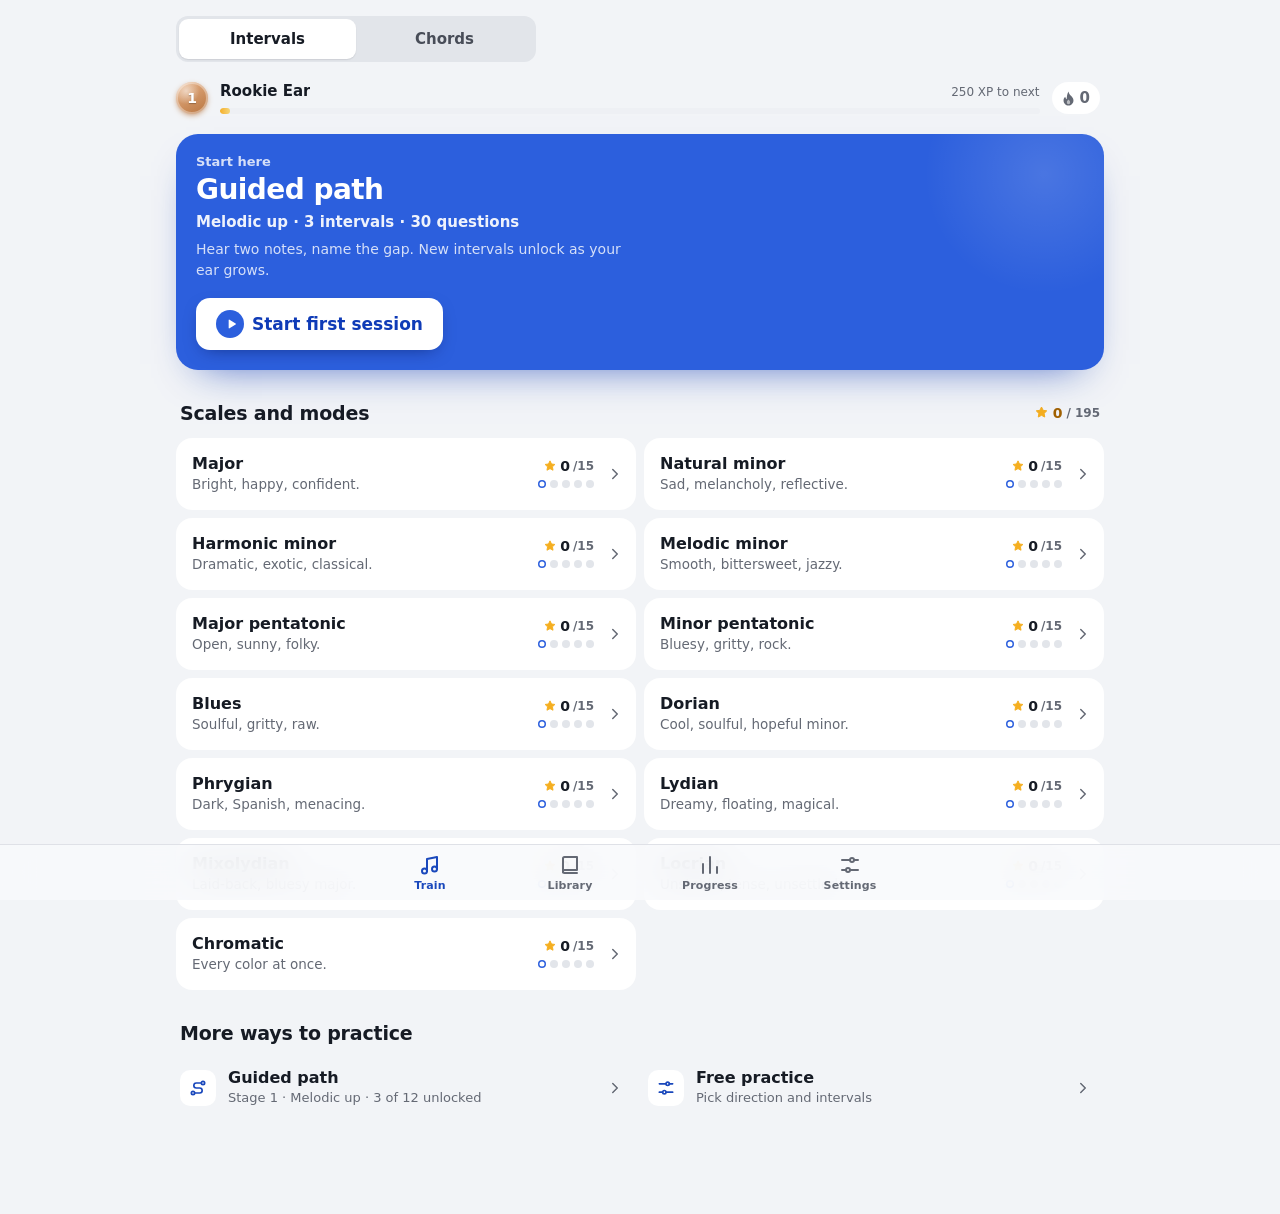
==== commit e0e7eea3: "v6: chord training, tab bar layout, calmer design Co-Authored-By: Claude Opus 5.5 <noreply@anthropic" ====
--- a/index.html
+++ b/index.html
@@ -6,7 +6,7 @@
   <meta name="color-scheme" content="light dark">
   <meta name="theme-color" content="#f6f7fb" media="(prefers-color-scheme: light)">
   <meta name="theme-color" content="#0e1016" media="(prefers-color-scheme: dark)">
-  <meta name="description" content="Interval ear training with a guided path, game modes, ranks and achievements.">
+  <meta name="description" content="Interval and chord ear training for guitarists: game modes, chord packs, ranks and achievements.">
   <meta name="apple-mobile-web-app-capable" content="yes">
   <meta name="mobile-web-app-capable" content="yes">
   <meta name="apple-mobile-web-app-status-bar-style" content="default">
@@ -20,70 +20,28 @@
   <link rel="stylesheet" href="styles.css">
 </head>
 <body>
-  <header class="bar">
-    <div class="bar-inner">
-      <button class="brand" type="button" data-action="home" aria-label="Home">
-        <img class="brand-mark" src="icons/icon.svg" alt="" width="28" height="28">
-        <span class="brand-word">Intervals</span>
-      </button>
-      <nav class="bar-actions" aria-label="Main">
-        <span class="hdr-streak" id="hdr-streak" title="Day streak"><svg viewBox="0 0 24 24" aria-hidden="true"><path fill="currentColor" d="M12 2c.5 3.2 2.3 4.9 3.9 6.6C17.4 10.2 19 12 19 14.8 19 18.8 15.9 22 12 22s-7-3.2-7-7.2c0-2.3 1-4 2.4-5.3.3 1.6 1 2.8 2.2 3.4C9.4 9.2 10.2 5.2 12 2z"/></svg><span class="num">0</span><span class="sr-only"> day streak</span></span>
-        <button class="icon-btn" type="button" data-action="library" aria-label="Interval library (L)" title="Library (L)">
-          <svg viewBox="0 0 24 24" fill="none" stroke="currentColor" stroke-width="2" stroke-linecap="round" stroke-linejoin="round" aria-hidden="true"><path d="M5 19.5V5.5A1.5 1.5 0 0 1 6.5 4H19v13H6.5A1.5 1.5 0 0 0 5 18.5 1.5 1.5 0 0 0 6.5 20H19"/></svg>
-        </button>
-        <button class="icon-btn" type="button" data-action="progress" aria-label="Progress" title="Progress">
-          <svg viewBox="0 0 24 24" fill="none" stroke="currentColor" stroke-width="2" stroke-linecap="round" stroke-linejoin="round" aria-hidden="true"><path d="M5 20V11M12 20V4M19 20v-6"/></svg>
-        </button>
-        <button class="icon-btn" type="button" data-action="settings" aria-label="Settings" title="Settings">
-          <svg viewBox="0 0 24 24" fill="none" stroke="currentColor" stroke-width="2" stroke-linecap="round" stroke-linejoin="round" aria-hidden="true"><path d="M4 7h8M16 7h4M4 17h4M12 17h8"/><circle cx="14" cy="7" r="2"/><circle cx="10" cy="17" r="2"/></svg>
-        </button>
-      </nav>
-    </div>
-  </header>
-
   <main id="app" class="wrap" tabindex="-1"></main>
 
-  <dialog id="settings" class="sheet" aria-labelledby="settings-title">
-    <form method="dialog" class="sheet-inner">
-      <div class="sheet-head">
-        <h2 id="settings-title">Settings</h2>
-        <button class="btn btn-primary sheet-done" value="close">Done</button>
-      </div>
-
-      <p class="group-label" id="inst-label">Instrument</p>
-      <div class="seg" role="radiogroup" aria-labelledby="inst-label" id="set-instrument">
-        <label><input type="radio" name="inst" value="guitar"><span>Guitar</span></label>
-        <label><input type="radio" name="inst" value="piano"><span>Piano</span></label>
-        <label><input type="radio" name="inst" value="mix"><span>Alternate</span></label>
-      </div>
-      <p class="group-foot">Alternate switches sound from question to question, so you learn the interval, not the timbre. Master levels always pick at random.</p>
-
-      <div class="group">
-        <div class="cell cell-vol">
-          <label class="cell-title" for="set-volume">Volume</label>
-          <input type="range" id="set-volume" min="0" max="1" step="0.01">
-        </div>
-        <label class="cell cell-toggle">
-          <span class="cell-text">
-            <span class="cell-title">Sound effects</span>
-            <span class="cell-sub">Soft chimes for right, wrong, stars and rank-ups. Never over the interval.</span>
-          </span>
-          <input type="checkbox" id="set-sfx" class="switch" role="switch">
-        </label>
-      </div>
-      <p class="group-foot warn" id="storage-warn" hidden>Your browser is not saving progress right now. The app still works, but it will forget this session when you close it.</p>
-
-      <p class="group-label">Keyboard</p>
-      <div class="group keys">
-        <div class="cell"><span>Replay</span><span><kbd>Space</kbd></span></div>
-        <div class="cell"><span>Answer</span><span><kbd>1</kbd>&ndash;<kbd>9</kbd> <kbd>0</kbd> <kbd>-</kbd> <kbd>=</kbd></span></div>
-        <div class="cell"><span>Next question</span><span><kbd>Enter</kbd> / <kbd>Space</kbd></span></div>
-        <div class="cell"><span>Show on fretboard</span><span><kbd>F</kbd></span></div>
-        <div class="cell"><span>Hear scale or chord</span><span><kbd>H</kbd></span></div>
-        <div class="cell"><span>Interval library</span><span><kbd>L</kbd></span></div>
-      </div>
-    </form>
-  </dialog>
+  <nav class="tabbar" aria-label="Main">
+    <div class="tabbar-inner">
+      <button class="tab" type="button" data-action="tab" data-tab="train">
+        <svg viewBox="0 0 24 24" fill="none" stroke="currentColor" stroke-width="2" stroke-linecap="round" stroke-linejoin="round" aria-hidden="true"><path d="M9 18V6l10-2v12"/><circle cx="6.5" cy="18" r="2.5"/><circle cx="16.5" cy="16" r="2.5"/></svg>
+        <span>Train</span>
+      </button>
+      <button class="tab" type="button" data-action="tab" data-tab="library">
+        <svg viewBox="0 0 24 24" fill="none" stroke="currentColor" stroke-width="2" stroke-linecap="round" stroke-linejoin="round" aria-hidden="true"><path d="M5 19.5V5.5A1.5 1.5 0 0 1 6.5 4H19v13H6.5A1.5 1.5 0 0 0 5 18.5 1.5 1.5 0 0 0 6.5 20H19"/></svg>
+        <span>Library</span>
+      </button>
+      <button class="tab" type="button" data-action="tab" data-tab="progress">
+        <svg viewBox="0 0 24 24" fill="none" stroke="currentColor" stroke-width="2" stroke-linecap="round" stroke-linejoin="round" aria-hidden="true"><path d="M5 20V11M12 20V4M19 20v-6"/></svg>
+        <span>Progress</span>
+      </button>
+      <button class="tab" type="button" data-action="tab" data-tab="settings">
+        <svg viewBox="0 0 24 24" fill="none" stroke="currentColor" stroke-width="2" stroke-linecap="round" stroke-linejoin="round" aria-hidden="true"><path d="M4 7h8M16 7h4M4 17h4M12 17h8"/><circle cx="14" cy="7" r="2"/><circle cx="10" cy="17" r="2"/></svg>
+        <span>Settings</span>
+      </button>
+    </div>
+  </nav>
 
   <div class="toast" id="toast" role="status" aria-live="polite"></div>
 
@@ -91,6 +49,7 @@
   <script src="audio.js"></script>
   <script src="sfx.js"></script>
   <script src="engine.js"></script>
+  <script src="chords.js"></script>
   <script src="fretboard.js"></script>
   <script src="app.js"></script>
 </body>
--- a/styles.css
+++ b/styles.css
@@ -1,8 +1,8 @@
-/* Intervals: clean modern skin. System type, soft rounded surfaces, one cobalt accent + gold for stars and XP.
-   Light and dark follow the system (prefers-color-scheme). */
+/* Ear trainer: calm iOS-style skin. System type, borderless grouped surfaces, one cobalt accent + gold for stars and XP.
+   Light and dark follow the system (prefers-color-scheme). Spacing scale: 4 / 8 / 12 / 16 / 24 / 32. */
 
 :root {
-  --bg: oklch(0.975 0.004 265);
+  --bg: oklch(0.966 0.005 265);
   --surface: oklch(1 0 0);
   --surface-2: oklch(0.955 0.006 265);
   --surface-3: oklch(0.92 0.008 265);
@@ -30,7 +30,8 @@
   --wood: #6e4c37;
   --shadow-1: 0 1px 2px oklch(0.2 0.02 265 / 0.06), 0 1px 1px oklch(0.2 0.02 265 / 0.04);
   --shadow-2: 0 2px 6px oklch(0.2 0.02 265 / 0.06), 0 10px 28px oklch(0.2 0.02 265 / 0.08);
-  --bar-bg: oklch(0.975 0.004 265 / 0.82);
+  --bar-bg: oklch(0.985 0.003 265 / 0.86);
+  --tabbar-h: 56px;
   --r: 16px;
   --r-lg: 22px;
   --f-ui: -apple-system, BlinkMacSystemFont, "SF Pro Text", "SF Pro", Inter, "Segoe UI", Roboto, system-ui, sans-serif;
@@ -41,7 +42,7 @@
   --sab: env(safe-area-inset-bottom, 0px);
   --sal: env(safe-area-inset-left, 0px);
   --sar: env(safe-area-inset-right, 0px);
-  --z-bar: 10;
+  --z-bar: 30;
   --z-sticky: 20;
   --z-modal: 45;
   --z-confetti: 48;
@@ -72,7 +73,7 @@
     --wood: #563a2a;
     --shadow-1: 0 1px 2px oklch(0 0 0 / 0.3);
     --shadow-2: 0 2px 6px oklch(0 0 0 / 0.25), 0 12px 32px oklch(0 0 0 / 0.35);
-    --bar-bg: oklch(0.16 0.01 265 / 0.8);
+    --bar-bg: oklch(0.19 0.012 265 / 0.86);
   }
 }
 
@@ -104,40 +105,19 @@
 @media (hover: none) and (pointer: coarse) { kbd, .kbd-desk, .answer-key { display: none !important; } .kbd-touch { display: inline; } }
 @media (hover: hover) and (pointer: fine) { .kbd-desk { display: inline-flex; } .kbd-touch { display: none; } }
 
-/* ---------------------------------------------------------------- top bar */
-.bar {
-  position: sticky; top: 0; z-index: var(--z-bar);
-  padding-top: var(--sat);
-  background: var(--bar-bg);
-  -webkit-backdrop-filter: saturate(1.6) blur(16px); backdrop-filter: saturate(1.6) blur(16px);
-  border-bottom: 1px solid var(--line);
-}
-.bar-inner {
-  display: flex; align-items: center; gap: 8px; height: 56px;
-  max-width: 1080px; margin: 0 auto; padding: 0 max(12px, var(--sar)) 0 max(12px, var(--sal));
-}
-.brand { display: flex; align-items: center; gap: 10px; padding: 6px 8px 6px 4px; border-radius: 12px; }
-.brand-mark { width: 28px; height: 28px; border-radius: 8px; }
-.brand-word { font: 700 18px/1 var(--f-round); letter-spacing: -0.01em; }
-.bar-actions { margin-left: auto; display: flex; align-items: center; gap: 2px; }
-.hdr-streak {
-  display: inline-flex; align-items: center; gap: 4px; height: 32px; padding: 0 10px 0 8px; margin-right: 4px;
-  border-radius: 999px; background: var(--surface-2); color: var(--ink-3); font: 700 15px/1 var(--f-round);
-}
-.hdr-streak svg { width: 18px; height: 18px; }
-.hdr-streak.is-lit { color: var(--flame); background: color-mix(in srgb, var(--flame) 14%, transparent); }
 .icon-btn { width: 40px; height: 40px; display: grid; place-items: center; border-radius: 12px; color: var(--ink-2); transition: background-color 0.15s; }
 .icon-btn svg { width: 22px; height: 22px; }
-@media (hover: hover) { .icon-btn:hover, .brand:hover { background: var(--surface-2); } }
+@media (hover: hover) { .icon-btn:hover { background: var(--surface-2); } }
 .icon-btn:active { background: var(--surface-3); }
 
 /* ---------------------------------------------------------------- layout */
 .wrap {
   max-width: 720px; margin: 0 auto;
-  padding: 20px max(16px, var(--sar)) calc(48px + var(--sab)) max(16px, var(--sal));
+  padding: calc(16px + var(--sat)) max(16px, var(--sar)) calc(48px + var(--sab)) max(16px, var(--sal));
   outline: none;
 }
-body[data-view="home"] .wrap { max-width: 1080px; }
+body.has-tabs .wrap { padding-bottom: calc(var(--tabbar-h) + var(--sab) + 40px); }
+body[data-view="train"] .wrap, body[data-view="progress"] .wrap { max-width: 960px; }
 .screen > * + * { margin-top: 16px; }
 .animate .screen > * { animation: rise 0.45s var(--ease-out) backwards; }
 .animate .screen > :nth-child(2) { animation-delay: 0.03s; }
@@ -194,10 +174,7 @@
 @media (hover: hover) { .link:hover { background: var(--accent-soft); } }
 
 /* ---------------------------------------------------------------- grouped lists */
-.group {
-  background: var(--surface); border: 1px solid var(--line); border-radius: var(--r); overflow: hidden;
-  box-shadow: var(--shadow-1);
-}
+.group { background: var(--surface); border-radius: var(--r); overflow: hidden; }
 .group-label {
   display: flex; align-items: baseline; justify-content: space-between; gap: 12px;
   margin: 28px 4px 10px; font: 650 16px/1.3 var(--f-round); letter-spacing: -0.005em;
@@ -213,7 +190,8 @@
   display: flex; align-items: center; gap: 12px; width: 100%;
   min-height: 54px; padding: 12px 16px; position: relative;
 }
-.cell + .cell, .lib-item + .lib-item { border-top: 1px solid var(--line); }
+.cell + .cell, .lib-item + .lib-item { box-shadow: inset 0 1px 0 var(--line); }
+.cell + .cell { border: 0; }
 .cell-btn { transition: background-color 0.12s; }
 @media (hover: hover) { .cell-btn:hover { background: var(--surface-2); } }
 .cell-btn:active { background: var(--surface-3); }
@@ -243,7 +221,7 @@
 .tag { display: inline-flex; margin-left: 8px; height: 20px; padding: 0 8px; align-items: center; border-radius: 999px; background: var(--gold-soft); color: var(--gold-ink); font: 600 11px/1 var(--f-ui); vertical-align: middle; }
 .sub-label { margin: 16px 0 8px; font: 600 13px var(--f-ui); color: var(--ink-3); }
 
-.tile { display: grid; place-items: center; width: 36px; height: 36px; border-radius: 10px; color: #fff; flex: none; }
+.tile-unused { display: grid; place-items: center; width: 36px; height: 36px; border-radius: 10px; color: #fff; flex: none; }
 .tile svg { width: 20px; height: 20px; }
 .t-accent { background: var(--accent); }
 .t-gold { background: linear-gradient(160deg, var(--gold-2), var(--gold)); color: oklch(0.35 0.08 70); }
@@ -251,20 +229,9 @@
 .t-gray { background: oklch(0.55 0.02 265); }
 .gold-num svg { color: var(--gold); }
 
-/* ---------------------------------------------------------------- home */
-.home-grid { display: grid; gap: 16px; }
-.home-main, .home-side { display: flex; flex-direction: column; gap: 16px; min-width: 0; }
-.home-side > .group-label { margin: 12px 4px -6px; }
-@media (min-width: 1000px) {
-  .home-grid { grid-template-columns: minmax(0, 1fr) minmax(0, 1.05fr); gap: 28px; align-items: start; }
-  .home-main { position: sticky; top: calc(76px + var(--sat)); }
-}
-
 /* rank card */
-.rank-card { background: var(--surface); border: 1px solid var(--line); border-radius: var(--r-lg); padding: 18px; box-shadow: var(--shadow-2); }
+.rank-card { background: var(--surface); border-radius: var(--r-lg); padding: 18px; }
 .rank-top { display: flex; align-items: center; gap: 14px; width: 100%; border-radius: 14px; }
-button.rank-top { margin: -6px; padding: 6px; width: calc(100% + 12px); transition: background-color 0.12s; }
-@media (hover: hover) { button.rank-top:hover { background: var(--surface-2); } }
 .rank-text { display: flex; flex-direction: column; flex: 1; min-width: 0; }
 .rank-k { font-size: 13px; color: var(--ink-3); font-weight: 500; }
 .rank-name { font: 700 24px/1.15 var(--f-round); letter-spacing: -0.015em; }
@@ -315,28 +282,6 @@
 @keyframes ring-in { from { stroke-dashoffset: 100; } }
 @media (max-width: 380px) { .today { gap: 4px; } .today-item { gap: 7px; } .ring, .today-ic { width: 34px; height: 34px; } }
 
-/* guided path hero */
-.path-card {
-  position: relative; overflow: hidden; border-radius: var(--r-lg); padding: 22px 20px 20px;
-  background: var(--accent); color: var(--on-accent);
-  box-shadow: 0 18px 40px -20px oklch(0.4 0.2 264 / 0.7);
-}
-.path-card::before {
-  content: ""; position: absolute; right: -60px; top: -80px; width: 260px; height: 260px; border-radius: 50%;
-  background: radial-gradient(circle, oklch(1 0 0 / 0.16), transparent 65%); pointer-events: none;
-}
-.path-card > * { position: relative; }
-.path-card > * + * { margin-top: 8px; }
-.path-card .kicker { color: oklch(1 0 0 / 0.82); }
-.hero-title { font: 700 32px/1.1 var(--f-round); letter-spacing: -0.02em; color: #fff; }
-.path-card .lede { color: oklch(1 0 0 / 0.86); }
-.path-card .btn-primary { margin-top: 18px; width: 100%; background: #fff; color: oklch(0.42 0.2 264); box-shadow: 0 6px 18px -8px oklch(0.2 0.1 264 / 0.6); }
-@media (hover: hover) { .path-card .btn-primary:hover { background: oklch(0.96 0.02 264); } }
-.path-card .btn-ic { background: var(--accent); color: #fff; }
-@media (min-width: 560px) { .path-card .btn-primary { width: auto; } }
-
-.menu-row { min-height: 64px; }
-
 /* unlock meters */
 .unlock-head .cell-title { flex: 1; }
 .unlock-head > svg { width: 18px; height: 18px; color: var(--ink-3); }
@@ -360,8 +305,8 @@
 .cell-check .check svg { width: 14px; height: 14px; stroke-width: 3; }
 .cell-check.is-on .check { background: var(--accent); box-shadow: none; color: #fff; }
 .sticky-actions {
-  position: sticky; bottom: 0; z-index: var(--z-sticky); margin-top: 20px;
-  padding: 14px 0 calc(14px + var(--sab));
+  position: sticky; bottom: calc(var(--tabbar-h) + var(--sab)); z-index: var(--z-sticky); margin-top: 20px;
+  padding: 14px 0 12px;
   background: linear-gradient(to bottom, transparent, var(--bg) 30%);
 }
 .sticky-actions .btn { width: 100%; }
@@ -395,11 +340,11 @@
 .pip.s3 { background: var(--gold); }
 .mastered { display: inline-flex; align-items: center; gap: 4px; height: 24px; padding: 0 9px 0 6px; border-radius: 999px; background: linear-gradient(160deg, var(--gold-2), var(--gold)); color: oklch(0.32 0.08 70); font: 700 12px/1 var(--f-ui); }
 .mastered svg { width: 14px; height: 14px; stroke-width: 3; }
-.mastery { margin-top: 14px; padding: 14px 16px; border-radius: var(--r); background: var(--surface); border: 1px solid var(--line); box-shadow: var(--shadow-1); }
+.mastery { padding: 14px 16px; border-radius: var(--r); background: var(--surface); }
 .mastery-top { display: flex; align-items: center; justify-content: space-between; gap: 12px; margin-bottom: 10px; }
 .mastery-l { font-size: 13px; color: var(--ink-3); }
 .mastery .total-track { background: var(--surface-2); }
-.mode .title-block .chips { margin-top: 12px; }
+.pack .title-block .chips { margin-top: 12px; }
 
 /* level map: vertical path */
 .map { display: flex; flex-direction: column; gap: 12px; margin-top: 24px; }
@@ -422,7 +367,7 @@
 @keyframes next-glow { 50% { box-shadow: 0 0 0 9px color-mix(in srgb, var(--accent-soft) 40%, transparent); } }
 .lvl-card {
   display: flex; flex-direction: column; gap: 4px; padding: 14px 16px; border-radius: var(--r);
-  background: var(--surface); border: 1px solid var(--line); box-shadow: var(--shadow-1);
+  background: var(--surface); border: 1px solid transparent;
   transition: background-color 0.12s, border-color 0.12s;
 }
 .lvl.is-next .lvl-card { border-color: color-mix(in srgb, var(--accent) 45%, var(--line)); }
@@ -433,7 +378,7 @@
 .lvl-desc { font-size: 14px; color: var(--ink-2); text-wrap: pretty; }
 .lvl-meta { font-size: 13px; color: var(--ink-3); }
 .lvl.is-next .lvl-meta { color: var(--accent-ink); font-weight: 600; }
-.lvl.is-locked .lvl-card { background: transparent; box-shadow: none; }
+.lvl.is-locked .lvl-card { background: transparent; border-color: var(--line); }
 .lvl.is-locked .lvl-name, .lvl.is-locked .lvl-desc { color: var(--ink-3); }
 .lvl.is-locked .lvl-node { background: var(--surface-2); box-shadow: none; }
 
@@ -449,39 +394,33 @@
 @keyframes star-in { 0% { transform: scale(0.3) rotate(-25deg); opacity: 0; } 60% { transform: scale(1.12); opacity: 1; } 100% { transform: scale(1); } }
 
 /* ---------------------------------------------------------------- practice */
-.session-bar { display: flex; align-items: center; gap: 12px; }
-.session-mid { flex: 1; min-width: 0; display: flex; flex-direction: column; gap: 8px; }
-.session-title { display: flex; align-items: baseline; gap: 8px; min-width: 0; }
-.st-main { font: 650 16px/1.2 var(--f-round); white-space: nowrap; overflow: hidden; text-overflow: ellipsis; }
-.st-sub { font-size: 13px; color: var(--ink-3); white-space: nowrap; overflow: hidden; text-overflow: ellipsis; }
+.session-bar { display: flex; align-items: center; gap: 12px; margin-left: -8px; }
+.session-bar .segbar { flex: 1; min-width: 0; }
+.session-title { margin-top: 4px !important; text-align: center; font-size: 13px; color: var(--ink-3); white-space: nowrap; overflow: hidden; text-overflow: ellipsis; }
 .segbar { display: flex; gap: 3px; }
 .seg-b { flex: 1; height: 6px; border-radius: 3px; background: var(--surface-3); transition: background-color 0.3s; }
 .seg-b.ok { background: var(--ok); }
 .seg-b.bad { background: var(--bad); }
 .seg-b.h { background: var(--gold); }
 .seg-b.cur { background: color-mix(in srgb, var(--accent) 55%, var(--surface-3)); }
-.session-count { display: flex; flex-direction: column; align-items: flex-end; gap: 4px; font: 700 17px/1 var(--f-round); }
+.session-count { min-width: 44px; text-align: right; font: 700 16px/1 var(--f-round); }
 .session-count small { font-size: 12px; color: var(--ink-3); }
-.session-xp { display: inline-flex; align-items: center; gap: 2px; font: 700 12px/1 var(--f-ui); color: var(--gold-ink); }
-.session-xp svg { width: 12px; height: 12px; color: var(--gold); }
 
 .listen {
   display: flex; flex-direction: column; align-items: center; text-align: center; gap: 6px;
-  padding: 18px 16px 22px; border-radius: var(--r-lg); background: var(--surface); border: 1px solid var(--line); box-shadow: var(--shadow-1);
+  padding: 24px 16px 20px; border-radius: var(--r-lg); background: var(--surface); border: 1px solid transparent;
   transition: background-color 0.4s, border-color 0.4s;
 }
 .listen.is-ok { border-color: color-mix(in srgb, var(--ok) 45%, var(--line)); background: color-mix(in srgb, var(--ok-soft) 55%, var(--surface)); }
 .listen.is-bad { border-color: color-mix(in srgb, var(--bad) 35%, var(--line)); background: color-mix(in srgb, var(--bad-soft) 45%, var(--surface)); }
-.listen-tags { display: flex; align-items: center; gap: 8px; min-height: 28px; }
-.dir-tag { display: inline-flex; align-items: center; height: 26px; padding: 0 12px; border-radius: 999px; background: var(--surface-2); color: var(--ink-2); font: 600 13px/1 var(--f-ui); text-transform: capitalize; }
-.combo { display: inline-flex; align-items: center; gap: 3px; height: 26px; padding: 0 10px 0 7px; border-radius: 999px; background: color-mix(in srgb, var(--flame) 14%, transparent); color: var(--flame); font: 700 13px/1 var(--f-round); }
-.combo svg { width: 16px; height: 16px; }
+.combo { display: inline-flex; align-items: center; gap: 3px; height: 22px; padding: 0 8px 0 5px; border-radius: 999px; background: color-mix(in srgb, var(--flame) 14%, transparent); color: var(--flame); font: 700 13px/1 var(--f-round); }
+.combo svg { width: 14px; height: 14px; }
 .combo.hot { background: var(--gold-soft); color: var(--gold-ink); }
 .combo.hot svg { color: var(--flame); }
 .combo.bump { animation: bump 0.4s var(--ease-out); }
 @keyframes bump { 40% { transform: scale(1.14); } }
 .play {
-  position: relative; width: 112px; height: 112px; margin: 10px 0 6px; border-radius: 50%;
+  position: relative; width: 112px; height: 112px; margin: 0 0 10px; border-radius: 50%;
   display: grid; place-items: center; background: var(--accent); color: #fff;
   box-shadow: 0 14px 30px -12px oklch(0.45 0.2 264 / 0.65), inset 0 1px 0 oklch(1 0 0 / 0.2);
   transition: transform 0.2s var(--ease), background-color 0.2s;
@@ -493,20 +432,26 @@
 .play.is-playing .play-wave { animation: wave 1.4s var(--ease-out) infinite; }
 @keyframes wave { from { box-shadow: 0 0 0 0 color-mix(in srgb, var(--accent) 45%, transparent); } to { box-shadow: 0 0 0 26px transparent; } }
 .listen-q { font: 650 20px/1.3 var(--f-round); }
-.listen-sub { font-size: 14px; color: var(--ink-3); display: flex; align-items: center; gap: 8px; flex-wrap: wrap; justify-content: center; }
+.listen-sub { font-size: 14px; color: var(--ink-3); display: flex; align-items: center; gap: 8px; flex-wrap: wrap; justify-content: center; min-height: 22px; }
 .replays-left { display: inline-flex; height: 22px; align-items: center; padding: 0 8px; border-radius: 999px; background: var(--accent-soft); color: var(--accent-ink); font-weight: 600; font-size: 12px; }
 .replays-left.is-out { background: var(--surface-2); color: var(--ink-3); }
-.mode-tools { display: flex; flex-wrap: wrap; gap: 8px; justify-content: center; }
+.tools { display: flex; gap: 20px; justify-content: center; margin-top: 10px; }
+.tool { display: flex; flex-direction: column; align-items: center; gap: 4px; min-width: 52px; color: var(--ink-2); border-radius: 12px; padding: 2px; }
+.tool-ic { display: grid; place-items: center; width: 44px; height: 44px; border-radius: 50%; background: var(--surface-2); color: var(--accent-ink); transition: background-color 0.15s, transform 0.15s var(--ease); }
+.tool-ic svg { width: 20px; height: 20px; }
+.tool-l { font-size: 12px; font-weight: 600; }
+.tool:active .tool-ic { transform: scale(0.94); }
+@media (hover: hover) { .tool:hover .tool-ic { background: var(--accent-soft); } }
 .hint-panel { display: flex; flex-direction: column; gap: 8px; }
 .hint-note { font-size: 13px; color: var(--ink-3); }
 
 .answers { display: grid; grid-template-columns: repeat(2, minmax(0, 1fr)); gap: 10px; }
-@media (min-width: 560px) { .answers { grid-template-columns: repeat(3, minmax(0, 1fr)); } .answers[data-count="4"] { grid-template-columns: repeat(2, minmax(0, 1fr)); } }
-@media (min-width: 680px) { .answers[data-count="4"], .answers[data-count="8"] { grid-template-columns: repeat(4, minmax(0, 1fr)); } }
+@media (min-width: 560px) { .answers { grid-template-columns: repeat(3, minmax(0, 1fr)); } .answers[data-n="4"] { grid-template-columns: repeat(2, minmax(0, 1fr)); } }
+@media (min-width: 680px) { .answers[data-n="4"], .answers[data-n="8"] { grid-template-columns: repeat(4, minmax(0, 1fr)); } }
 .answer {
   position: relative; display: flex; flex-direction: column; align-items: flex-start; justify-content: center; gap: 3px;
   min-height: 68px; padding: 12px 14px; border-radius: 14px;
-  background: var(--surface); border: 1px solid var(--line); box-shadow: var(--shadow-1);
+  background: var(--surface); border: 1.5px solid transparent;
   transition: background-color 0.18s, border-color 0.18s, opacity 0.25s, transform 0.18s var(--ease);
 }
 @media (hover: hover) { .answer:hover { border-color: color-mix(in srgb, var(--accent) 40%, var(--line)); } }
@@ -520,6 +465,13 @@
 .answer.is-correct { background: var(--ok-soft); border-color: var(--ok); animation: correct 0.45s var(--ease-out); }
 .answer.is-correct .answer-code { color: var(--ok-ink); }
 .answer.is-wrong { background: var(--bad-soft); border-color: color-mix(in srgb, var(--bad) 60%, transparent); }
+.answers.is-chords { grid-template-columns: repeat(3, minmax(0, 1fr)); gap: 8px; }
+.answers.is-chords .answer { min-height: 64px; padding: 10px 10px; }
+.answers.is-chords .answer-code { font-size: 17px; }
+.answers.is-chords .answer-name { font-size: 12px; }
+.answers.is-chords[data-n="3"], .answers.is-chords[data-n="4"] { grid-template-columns: repeat(2, minmax(0, 1fr)); }
+.answers.is-chords[data-n="3"] .answer, .answers.is-chords[data-n="4"] .answer { min-height: 72px; padding: 12px 14px; }
+@media (min-width: 560px) { .answers.is-chords { grid-template-columns: repeat(4, minmax(0, 1fr)); } .answers.is-chords[data-n="3"] { grid-template-columns: repeat(3, minmax(0, 1fr)); } .answers.is-chords[data-n="4"] { grid-template-columns: repeat(4, minmax(0, 1fr)); } }
 .answer.is-wrong .answer-code { color: var(--bad-ink); }
 .answer.is-dim { opacity: 0.55; }
 .answer.is-playing { box-shadow: 0 0 0 2px var(--accent); }
@@ -574,7 +526,7 @@
 @media (min-width: 560px) { .next-bar { display: flex; justify-content: flex-end; } .btn-next { width: auto; min-width: 240px; } }
 
 /* fretboard */
-.fret-card { padding: 14px 14px 12px; border-radius: var(--r); background: var(--surface); border: 1px solid var(--line); box-shadow: var(--shadow-1); }
+.fret-card { padding: 14px 14px 12px; border-radius: var(--r); background: var(--surface); }
 .fret-card.is-hint { background: var(--surface-2); box-shadow: none; }
 .fret-scroll { overflow-x: auto; margin: 0 -4px; padding: 0 4px; }
 .fretboard { width: 100%; min-width: 300px; height: auto; }
@@ -597,7 +549,8 @@
 .lg { width: 12px; height: 12px; border-radius: 50%; }
 .lg-root { background: #fff; box-shadow: inset 0 0 0 2px var(--ink); }
 .lg-target { background: var(--accent); }
-.fret-caption { margin-left: auto; font: 650 15px/1 var(--f-round); color: var(--ink); }
+.fret-caption { margin-left: auto; font: 650 15px/1.3 var(--f-round); color: var(--ink); }
+p.fret-caption { margin: 8px 0 0; }
 .fret-desc { margin-top: 8px; font-size: 14px; color: var(--ink-2); }
 .fret-tip { margin-top: 6px; font-size: 14px; color: var(--ink-3); }
 
@@ -612,7 +565,7 @@
 .unlock-line { display: inline-flex; align-items: center; gap: 6px; color: var(--accent-ink); font-weight: 600; font-size: 15px; }
 .unlock-line svg { width: 18px; height: 18px; }
 .win .lede { font-size: 15px; }
-.xp-card { padding: 18px; border-radius: var(--r-lg); background: var(--surface); border: 1px solid var(--line); box-shadow: var(--shadow-2); }
+.xp-card { padding: 18px; border-radius: var(--r-lg); background: var(--surface); }
 .xp-head { display: flex; align-items: center; justify-content: space-between; gap: 12px; flex-wrap: wrap; margin-bottom: 14px; }
 .xp-gain { display: inline-flex; align-items: center; gap: 4px; font: 800 28px/1 var(--f-round); color: var(--gold-ink); letter-spacing: -0.01em; }
 .xp-bolt svg { width: 24px; height: 24px; color: var(--gold); }
@@ -638,17 +591,17 @@
 /* ---------------------------------------------------------------- progress + awards */
 .stats { display: grid; grid-template-columns: repeat(2, minmax(0, 1fr)); gap: 10px; }
 @media (min-width: 560px) { .stats { grid-template-columns: repeat(4, minmax(0, 1fr)); } }
-.stats > div { display: flex; flex-direction: column; gap: 4px; padding: 14px 16px; border-radius: var(--r); background: var(--surface); border: 1px solid var(--line); box-shadow: var(--shadow-1); }
-.stat-val { font: 700 26px/1 var(--f-round); }
+.stats > div { display: flex; flex-direction: column; gap: 4px; padding: 14px 16px; border-radius: var(--r); background: var(--surface); }
+.stat-val { font: 700 24px/1 var(--f-round); }
 .stat-label { font-size: 13px; color: var(--ink-3); }
 .danger .cell-title { color: var(--bad-ink); }
 .danger.is-armed { background: var(--bad-soft); }
 
 .ach-grid { display: grid; grid-template-columns: repeat(auto-fill, minmax(240px, 1fr)); gap: 10px; }
-.ach { display: flex; align-items: flex-start; gap: 12px; padding: 14px; border-radius: var(--r); background: var(--surface); border: 1px solid var(--line); }
+.ach { display: flex; align-items: flex-start; gap: 12px; padding: 14px; border-radius: var(--r); background: var(--surface); }
+.ach:not(.is-got) { background: transparent; box-shadow: inset 0 0 0 1px var(--line); }
 .ach-ic { display: grid; place-items: center; width: 40px; height: 40px; border-radius: 12px; background: var(--surface-2); color: var(--ink-3); flex: none; }
 .ach-ic svg { width: 20px; height: 20px; }
-.ach.is-got { box-shadow: var(--shadow-1); }
 .ach.is-got .ach-ic, .ach-chip .ach-ic { background: linear-gradient(160deg, var(--gold-2), var(--gold)); color: oklch(0.32 0.08 70); }
 .ach-text { display: flex; flex-direction: column; gap: 2px; min-width: 0; }
 .ach-name { font: 650 15px/1.25 var(--f-round); }
@@ -675,20 +628,6 @@
 .lib-body .fret-card { box-shadow: none; }
 
 /* ---------------------------------------------------------------- settings sheet */
-.sheet {
-  width: 100%; max-width: 100%; max-height: 92dvh; margin: auto 0 0; padding: 0; border: 0;
-  border-radius: 22px 22px 0 0; background: var(--bg); color: var(--ink);
-  box-shadow: var(--shadow-2);
-}
-.sheet::backdrop { background: oklch(0.15 0.02 265 / 0.4); -webkit-backdrop-filter: blur(3px); backdrop-filter: blur(3px); }
-.sheet[open] { animation: sheet-in 0.35s var(--ease-out); }
-@keyframes sheet-in { from { transform: translateY(40px); opacity: 0; } }
-.sheet-inner { padding: 18px max(18px, var(--sar)) calc(24px + var(--sab)) max(18px, var(--sal)); }
-.sheet-head { display: flex; align-items: center; justify-content: space-between; margin-bottom: 8px; }
-.sheet-head h2 { font: 700 22px/1.2 var(--f-round); }
-.sheet-done { height: 38px; padding: 0 16px; font-size: 15px; }
-.sheet .group-label { margin-top: 20px; font-size: 14px; color: var(--ink-2); }
-.sheet .group { margin-top: 12px; }
 .cell-toggle { cursor: pointer; }
 .cell-vol { gap: 16px; }
 .cell-vol .cell-title { flex: none; }
@@ -704,7 +643,6 @@
 .switch:checked { background: var(--ok); }
 .switch:checked::after { transform: translateX(20px); }
 .keys .cell { justify-content: space-between; font-size: 14px; min-height: 46px; }
-@media (min-width: 640px) { .sheet { max-width: 480px; margin: auto; border-radius: 22px; } }
 
 /* ---------------------------------------------------------------- toast, rank-up, confetti */
 .toast {
@@ -758,12 +696,144 @@
 /* touch: every control gets a 44px tap target (Apple HIG) */
 @media (pointer: coarse) {
   .icon-btn { width: 44px; height: 44px; }
-  .brand { min-height: 44px; }
   .back { height: 44px; }
   .pill-btn, .pill-btn.small { height: 44px; }
   .link { min-height: 44px; padding: 0 10px; display: inline-flex; align-items: center; }
-  .sheet-done { height: 44px; }
-  .bar-actions { gap: 0; }
   .contrast .btn { height: 44px; }
   .seg span { height: 44px; }
 }
+
+/* ================================================================ v6: tabs, train, packs */
+.sr-only + * { margin-top: 0 !important; }
+.tab-title { font: 700 30px/1.15 var(--f-round); letter-spacing: -0.02em; margin: 8px 0 4px; }
+@media (min-width: 760px) { .tab-title { font-size: 34px; } }
+.btn-block { width: 100%; }
+
+/* tab bar (iOS style, safe-area aware) */
+.tabbar {
+  position: fixed; left: 0; right: 0; bottom: 0; z-index: var(--z-bar);
+  padding: 0 var(--sar) var(--sab) var(--sal);
+  background: var(--bar-bg);
+  -webkit-backdrop-filter: saturate(1.6) blur(18px); backdrop-filter: saturate(1.6) blur(18px);
+  box-shadow: inset 0 1px 0 var(--line);
+}
+body:not(.has-tabs) .tabbar { display: none; }
+.tabbar-inner { display: grid; grid-template-columns: repeat(4, 1fr); max-width: 560px; margin: 0 auto; height: var(--tabbar-h); }
+.tab {
+  display: flex; flex-direction: column; align-items: center; justify-content: center; gap: 3px;
+  color: var(--ink-3); font: 600 11px/1 var(--f-ui); letter-spacing: 0.01em; text-align: center;
+  transition: color 0.15s;
+}
+.tab svg { width: 24px; height: 24px; transition: transform 0.2s var(--ease); }
+.tab[aria-current="page"] { color: var(--accent-ink); }
+.tab:active svg { transform: scale(0.9); }
+@media (hover: hover) { .tab:not([aria-current]):hover { color: var(--ink-2); } }
+body.has-tabs .toast { bottom: calc(var(--tabbar-h) + 16px + var(--sab)); }
+
+/* segmented switch: Intervals | Chords */
+.switcher {
+  position: relative; display: grid; grid-template-columns: 1fr 1fr; padding: 3px; border-radius: 12px; background: var(--surface-3);
+}
+.switcher::before {
+  content: ""; position: absolute; top: 3px; bottom: 3px; left: 3px; width: calc(50% - 3px); border-radius: 9px;
+  background: var(--surface); box-shadow: var(--shadow-1); transition: transform 0.3s var(--ease);
+}
+.switcher[data-on="chords"]::before { transform: translateX(100%); }
+.sw-btn { position: relative; height: 40px; border-radius: 9px; text-align: center; font: 650 15px/1 var(--f-round); color: var(--ink-2); transition: color 0.2s; }
+.sw-btn.is-on { color: var(--ink); }
+.switcher.small .sw-btn { height: 36px; font-size: 14px; }
+@media (pointer: coarse) { .sw-btn, .switcher.small .sw-btn { height: 44px; } }
+@media (min-width: 760px) { .train > .switcher { max-width: 360px; } }
+
+/* rank strip */
+.rank-strip {
+  display: flex; align-items: center; gap: 12px; width: 100%; padding: 4px 4px 4px 0; border-radius: 14px;
+}
+@media (hover: hover) { .rank-strip:hover .rs-name { color: var(--accent-ink); } }
+.rs-main { flex: 1; min-width: 0; display: flex; flex-direction: column; gap: 6px; }
+.rs-top { display: flex; align-items: baseline; justify-content: space-between; gap: 8px; }
+.rs-name { font: 650 15px/1.2 var(--f-round); white-space: nowrap; overflow: hidden; text-overflow: ellipsis; transition: color 0.15s; }
+.rs-xp { font-size: 12px; color: var(--ink-3); white-space: nowrap; }
+.rank-strip .xpbar { height: 6px; }
+.rs-streak { display: inline-flex; align-items: center; gap: 3px; height: 32px; padding: 0 10px 0 8px; border-radius: 999px; background: var(--surface); color: var(--ink-3); font: 700 15px/1 var(--f-round); flex: none; }
+.rs-streak svg { width: 17px; height: 17px; }
+.rs-streak.is-lit { color: var(--flame); }
+
+/* continue card */
+.hero-card {
+  position: relative; overflow: hidden; border-radius: var(--r-lg); padding: 20px 20px 20px;
+  background: var(--accent); color: var(--on-accent);
+  box-shadow: 0 18px 40px -24px oklch(0.4 0.2 264 / 0.8);
+}
+.hero-card::before {
+  content: ""; position: absolute; right: -70px; top: -90px; width: 260px; height: 260px; border-radius: 50%;
+  background: radial-gradient(circle, oklch(1 0 0 / 0.14), transparent 65%); pointer-events: none;
+}
+.hero-card > * { position: relative; }
+.hero-k { font: 600 13px/1.3 var(--f-ui); color: oklch(1 0 0 / 0.8); }
+.hero-title { margin-top: 4px; font: 700 28px/1.1 var(--f-round); letter-spacing: -0.02em; text-wrap: balance; }
+.hero-meta { display: flex; align-items: center; gap: 10px; flex-wrap: wrap; margin-top: 6px; font-size: 15px; font-weight: 550; color: oklch(1 0 0 / 0.92); }
+.hero-desc { margin-top: 6px; font-size: 14px; color: oklch(1 0 0 / 0.8); max-width: 52ch; text-wrap: pretty; }
+.btn-hero { margin-top: 18px; width: 100%; height: 52px; font-size: 17px; background: #fff; color: oklch(0.42 0.2 264); box-shadow: 0 6px 18px -8px oklch(0.2 0.1 264 / 0.6); }
+@media (hover: hover) { .btn-hero:hover { background: oklch(0.96 0.02 264); } }
+.btn-hero .btn-ic { background: var(--accent); color: #fff; }
+@media (min-width: 560px) { .btn-hero { width: auto; min-width: 220px; } }
+.stars.on-dark .st svg { color: oklch(1 0 0 / 0.3); width: 16px; height: 16px; }
+.stars.on-dark .st.on svg { color: var(--gold-2); }
+.stars.sm .st svg { width: 16px; height: 16px; }
+
+/* section heads */
+.sec-head { display: flex; align-items: baseline; justify-content: space-between; gap: 12px; margin-top: 32px !important; padding: 0 4px; }
+.sec-head h2 { font: 650 19px/1.25 var(--f-round); letter-spacing: -0.01em; }
+.sec-aside { display: inline-flex; align-items: center; gap: 4px; font: 650 14px/1 var(--f-round); color: var(--gold-ink); }
+.sec-aside svg { width: 15px; height: 15px; color: var(--gold); }
+.sec-aside small { font-size: 12px; color: var(--ink-3); font-weight: 600; }
+.sec-head + * { margin-top: 12px !important; }
+
+/* pack list */
+.packs { display: grid; gap: 8px; }
+@media (min-width: 760px) { .packs { grid-template-columns: repeat(2, minmax(0, 1fr)); } }
+.pack {
+  display: flex; align-items: center; gap: 12px; width: 100%; min-height: 72px; padding: 12px 12px 12px 16px;
+  border-radius: var(--r); background: var(--surface); transition: background-color 0.12s, transform 0.15s var(--ease);
+}
+@media (hover: hover) { .pack:hover { background: color-mix(in srgb, var(--surface) 70%, var(--surface-2)); } }
+.pack:active { transform: scale(0.99); background: var(--surface-2); }
+.pack-text { flex: 1; min-width: 0; display: flex; flex-direction: column; gap: 2px; }
+.pack-name { font: 650 16px/1.25 var(--f-round); }
+.pack-mood { font-size: 13.5px; color: var(--ink-3); line-height: 1.3; }
+.pack-side { display: flex; flex-direction: column; align-items: flex-end; gap: 7px; flex: none; }
+.pack-stars { display: inline-flex; align-items: center; gap: 3px; font: 700 14px/1 var(--f-round); color: var(--ink); }
+.pack-stars svg { width: 14px; height: 14px; color: var(--gold); }
+.pack-stars small { color: var(--ink-3); font-size: 12px; font-weight: 600; }
+
+/* quiet secondary rows */
+.quiet { display: grid; gap: 0; border-radius: var(--r); overflow: hidden; }
+@media (min-width: 760px) { .quiet { grid-template-columns: repeat(2, minmax(0, 1fr)); gap: 8px; } }
+.quiet-row { display: flex; align-items: center; gap: 12px; width: 100%; min-height: 60px; padding: 10px 12px 10px 4px; border-radius: 12px; transition: background-color 0.12s; }
+.quiet-row + .quiet-row { box-shadow: inset 0 1px 0 var(--line); border-radius: 0; }
+@media (min-width: 760px) { .quiet-row + .quiet-row { box-shadow: none; border-radius: 12px; } }
+@media (hover: hover) { .quiet-row:hover { background: var(--surface); } }
+.q-ic { display: grid; place-items: center; width: 36px; height: 36px; border-radius: 10px; background: var(--surface); color: var(--accent-ink); flex: none; }
+.q-ic svg { width: 20px; height: 20px; }
+
+/* chord bits */
+.badge.chord { min-width: 52px; font-size: 13px; }
+.sound-line { margin-top: 12px; font-size: 15px; color: var(--ink-2); }
+.sound-line strong { color: var(--ink); font-weight: 650; }
+.duo { display: grid; grid-template-columns: 1fr 1fr; gap: 8px; }
+.duo .btn { height: 44px; font-size: 15px; }
+.lib-list .cell-sub { white-space: normal; }
+.desk-only { display: none; }
+@media (hover: hover) and (pointer: fine) { .desk-only { display: block; } }
+.desk-only > .group-label { margin-top: 28px; }
+.settings .seg { margin-top: 10px; }
+.screen > .seg { margin-top: 10px; }
+@media (max-width: 559px) {
+  .ach-grid { grid-template-columns: repeat(2, minmax(0, 1fr)); gap: 8px; }
+  .ach { flex-direction: column; gap: 8px; padding: 12px; }
+  .ach-ic { width: 32px; height: 32px; border-radius: 10px; }
+  .ach-ic svg { width: 17px; height: 17px; }
+  .ach-name { font-size: 14px; }
+  .ach-desc { font-size: 12.5px; }
+}
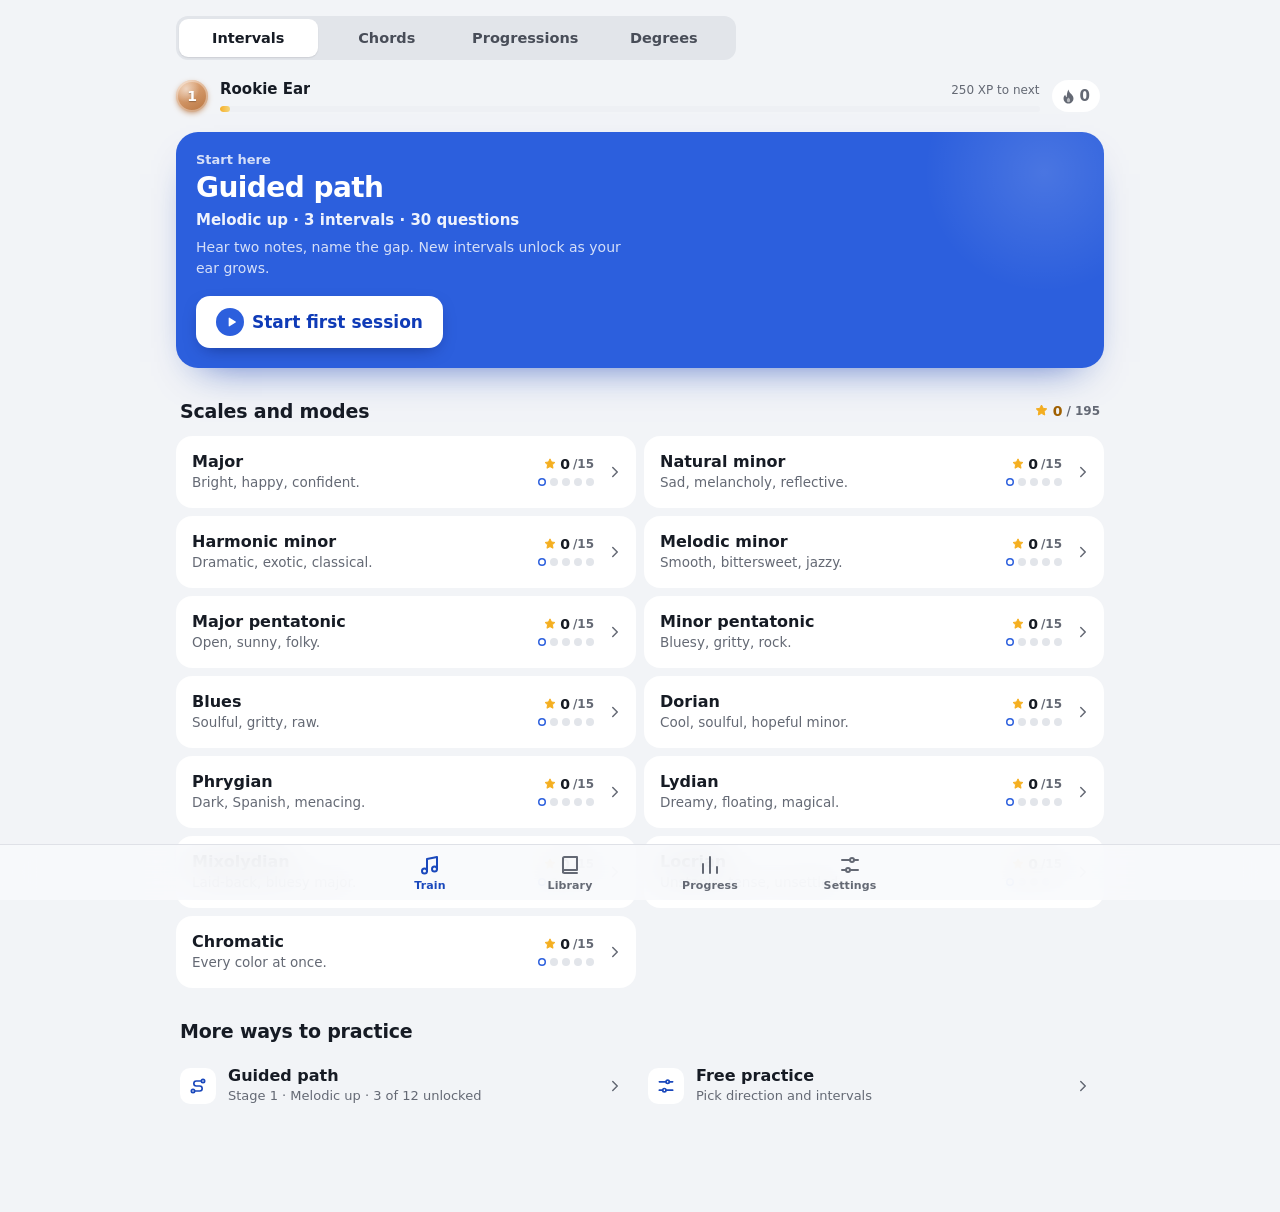
==== commit c0bce311: "v7: chord progressions and scale degrees Co-Authored-By: Claude Opus 5.5 <noreply@anthropic.com>" ====
--- a/index.html
+++ b/index.html
@@ -6,7 +6,7 @@
   <meta name="color-scheme" content="light dark">
   <meta name="theme-color" content="#f6f7fb" media="(prefers-color-scheme: light)">
   <meta name="theme-color" content="#0e1016" media="(prefers-color-scheme: dark)">
-  <meta name="description" content="Interval and chord ear training for guitarists: game modes, chord packs, ranks and achievements.">
+  <meta name="description" content="Ear training for guitarists: intervals, chords, chord progressions and scale degrees, with levels, ranks and achievements.">
   <meta name="apple-mobile-web-app-capable" content="yes">
   <meta name="mobile-web-app-capable" content="yes">
   <meta name="apple-mobile-web-app-status-bar-style" content="default">
@@ -51,6 +51,9 @@
   <script src="engine.js"></script>
   <script src="chords.js"></script>
   <script src="fretboard.js"></script>
+  <script src="harmony.js"></script>
+  <script src="progressions.js"></script>
+  <script src="degrees.js"></script>
   <script src="app.js"></script>
 </body>
 </html>
--- a/styles.css
+++ b/styles.css
@@ -837,3 +837,63 @@
   .ach-name { font-size: 14px; }
   .ach-desc { font-size: 12.5px; }
 }
+
+/* ---------------------------------------------------------------- v7: four sections, progressions, scale degrees */
+/* switcher with four options: 2×2 on phones, one row from 520px */
+.switcher.sw4 { grid-template-columns: 1fr 1fr; }
+.switcher.sw4::before { width: calc(50% - 3px); height: calc(50% - 3px); bottom: auto; transition: transform 0.3s var(--ease); }
+.switcher.sw4[data-i="1"]::before { transform: translateX(100%); }
+.switcher.sw4[data-i="2"]::before { transform: translateY(100%); }
+.switcher.sw4[data-i="3"]::before { transform: translate(100%, 100%); }
+.switcher.sw4 .sw-btn { height: 38px; font-size: 14.5px; }
+@media (pointer: coarse) { .switcher.sw4 .sw-btn { height: 42px; } }
+@media (min-width: 520px) {
+  .switcher.sw4 { grid-template-columns: repeat(4, minmax(0, 1fr)); }
+  .switcher.sw4::before { width: calc(25% - 1.5px); height: auto; bottom: 3px; }
+  .switcher.sw4[data-i="1"]::before { transform: translateX(100%); }
+  .switcher.sw4[data-i="2"]::before { transform: translateX(200%); }
+  .switcher.sw4[data-i="3"]::before { transform: translateX(300%); }
+}
+@media (min-width: 760px) { .train > .switcher.sw4 { max-width: 560px; } }
+
+/* compact listen card so the answer builder stays on screen */
+.harm .listen { padding: 16px 16px 14px; }
+.harm .play { width: 88px; height: 88px; margin-bottom: 6px; }
+.harm .play-face svg { width: 36px; height: 36px; margin-left: 4px; }
+.harm .tools { margin-top: 4px; }
+
+/* answer slots */
+.slots-wrap { display: grid; gap: 10px; }
+.slots { position: relative; display: grid; grid-template-columns: repeat(4, minmax(0, 1fr)); gap: 8px; }
+.slots[data-n="2"] { grid-template-columns: repeat(2, minmax(0, 1fr)); }
+.slots[data-n="3"] { grid-template-columns: repeat(3, minmax(0, 1fr)); }
+.slot {
+  display: flex; flex-direction: column; align-items: center; justify-content: center; min-height: 62px; padding: 6px 4px;
+  border-radius: 14px; border: 1.5px dashed color-mix(in srgb, var(--ink-3) 40%, transparent); background: transparent;
+  transition: background-color 0.18s, border-color 0.18s, box-shadow 0.18s;
+}
+.slot-v { font: 700 21px/1 var(--f-round); letter-spacing: -0.01em; min-height: 21px; }
+.slot-sub { margin-top: 5px; font: 600 11.5px/1 var(--f-ui); color: var(--ink-3); }
+.slot.is-cur { border-style: solid; border-color: var(--accent); box-shadow: 0 0 0 3px var(--accent-soft); }
+.slot.is-filled { border-style: solid; border-color: transparent; background: var(--surface); box-shadow: var(--shadow-1); animation: slot-in 0.22s var(--ease-out); }
+.slot.is-given { border-style: solid; border-color: transparent; background: var(--surface-2); color: var(--ink-2); }
+.slot.is-ok { border-style: solid; border-color: var(--ok); background: var(--ok-soft); color: var(--ok-ink); }
+.slot.is-bad { border-style: solid; border-color: color-mix(in srgb, var(--bad) 60%, transparent); background: var(--bad-soft); color: var(--bad-ink); }
+.slot.is-bad .slot-sub { color: var(--ok-ink); }
+@keyframes slot-in { from { transform: scale(0.92); } }
+.slot-tools { display: grid; grid-template-columns: auto auto 1fr; gap: 8px; }
+.slot-tools .btn { height: 44px; padding: 0 16px; font-size: 15px; }
+.slot-tools .btn-plain:disabled { opacity: 0.45; }
+.answers.is-harm[data-n="3"] { grid-template-columns: repeat(3, minmax(0, 1fr)); }
+.answers.is-harm .answer { min-height: 60px; }
+.answers.is-roman .answer-code { font-size: 18px; }
+
+/* progression in the key */
+.prog-strip { display: grid; grid-template-columns: repeat(4, minmax(0, 1fr)); gap: 8px; }
+.prog-strip[data-n="3"] { grid-template-columns: repeat(3, minmax(0, 1fr)); }
+.pchord { display: flex; flex-direction: column; align-items: center; gap: 3px; padding: 12px 6px; border-radius: 14px; background: var(--surface); text-align: center; min-width: 0; }
+.pchord.is-bad { box-shadow: inset 0 0 0 1.5px color-mix(in srgb, var(--bad) 55%, transparent); }
+.pchord-n { font: 650 13px/1.2 var(--f-round); color: var(--ink-3); }
+.pchord-name { font: 700 19px/1.15 var(--f-round); letter-spacing: -0.01em; overflow-wrap: anywhere; }
+.pchord-you { font: 600 12px/1.2 var(--f-ui); color: var(--bad-ink); }
+.cell-sub.roman { font-weight: 600; color: var(--ink-2); }
